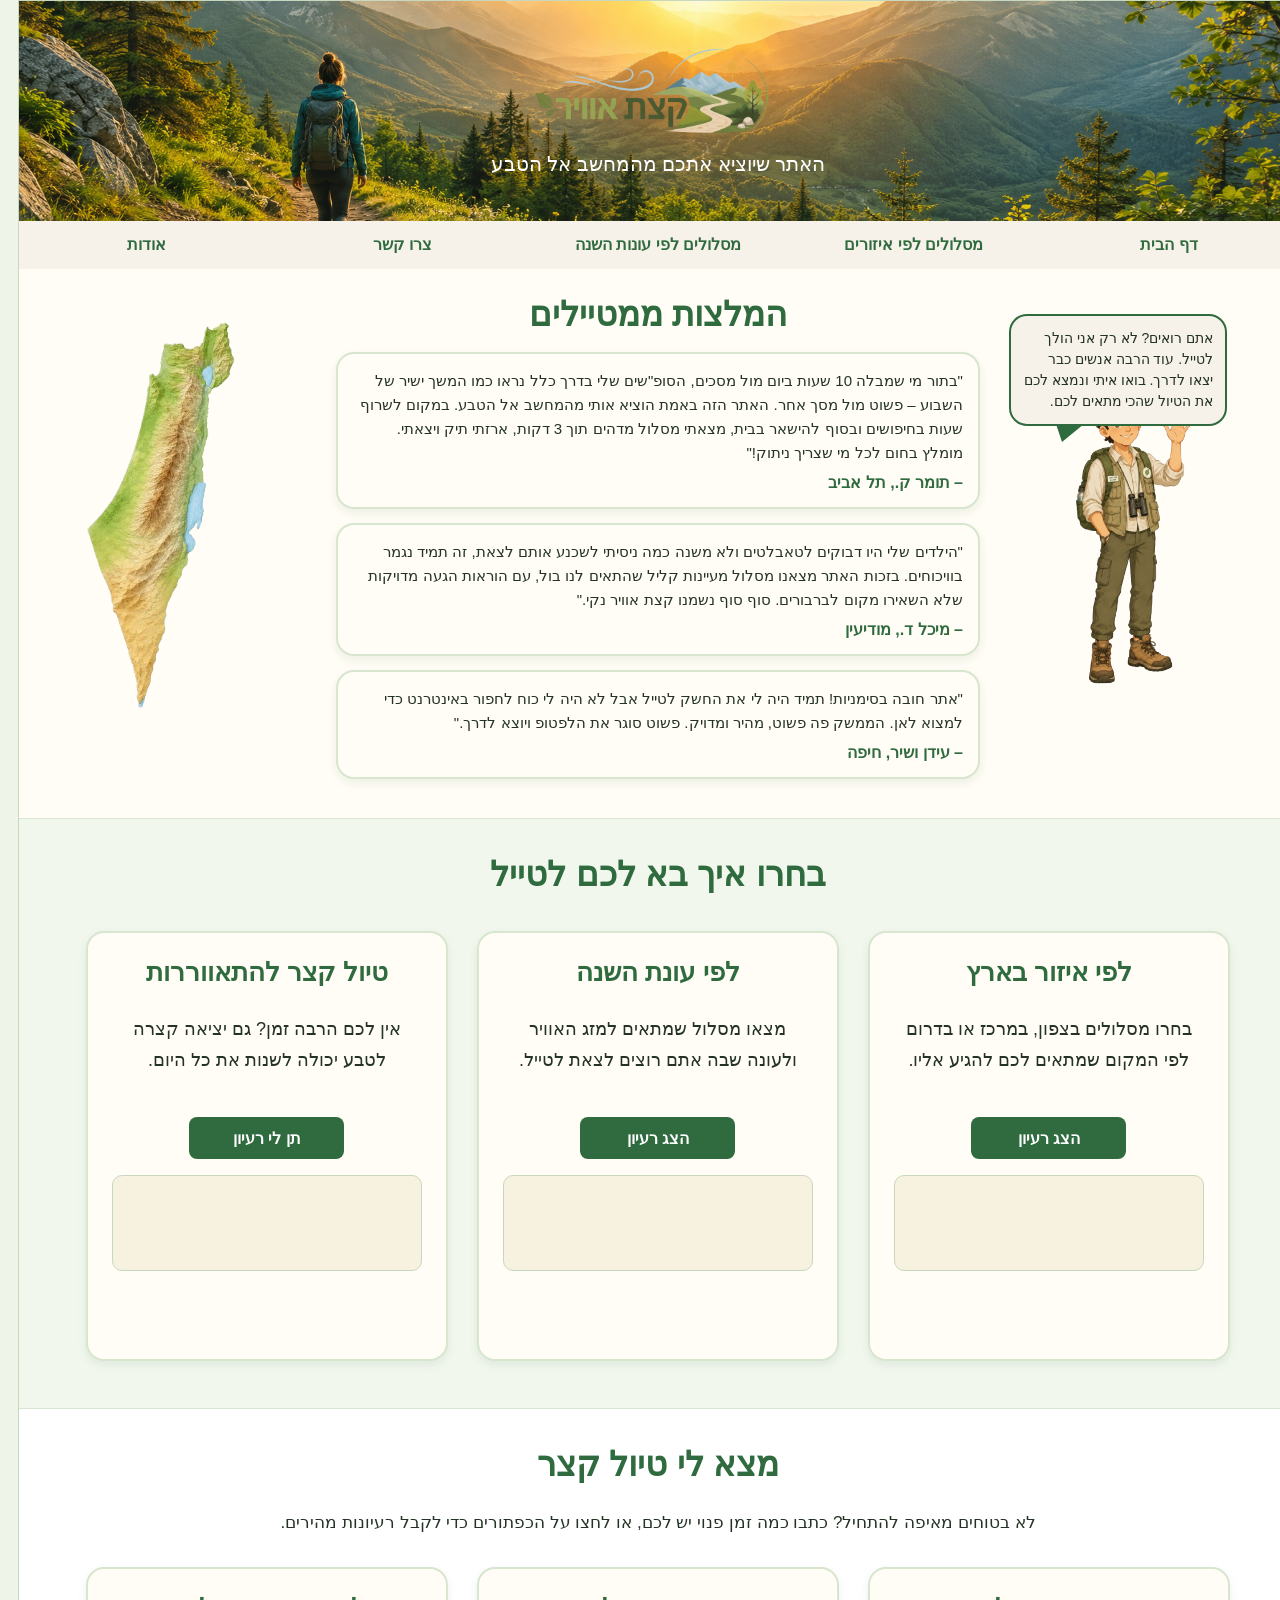
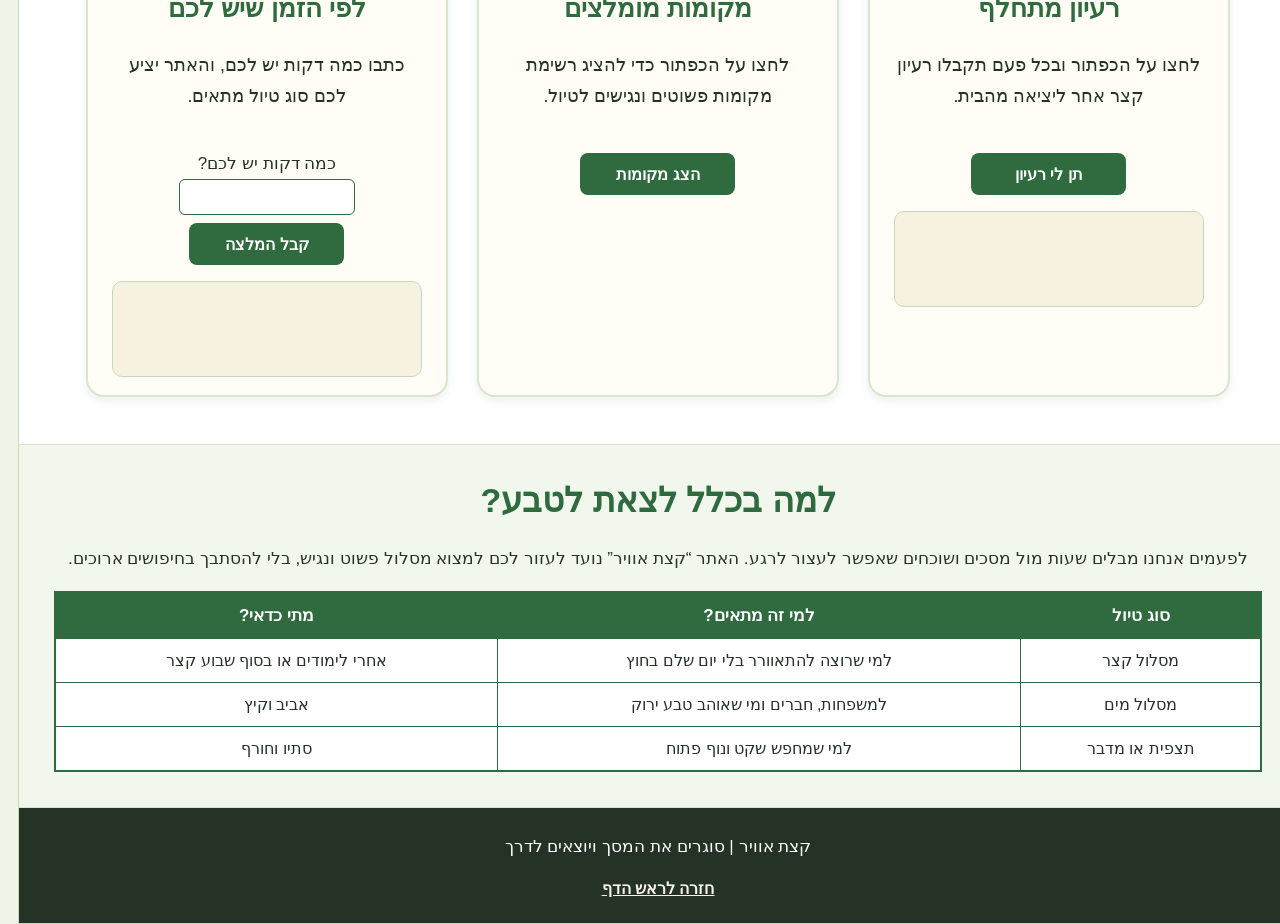
==== index.html @ 610c624f "Add shortcut icon link to index.html" ====
<!doctype html>
<html lang="he">
<head>
    <meta charset="utf-8" />
    <title>קצת אוויר</title>
    <meta name="description" content="אתר המלצות למסלולי טיול בטבע לפי אזורים ועונות השנה" />
    <meta name="keywords" content="טיולים, טבע, מסלולים, צפון, מרכז, דרום, קיץ, חורף, אביב, סתיו" />
    <meta name="author" content="אריאל פריידלין" />
    <meta name="viewport" content="width=device-width, initial-scale=1.0, user-scalable=yes">

    
    <link rel="icon" type="image/png" href="images/nature-icon.png">
    <link rel="shortcut icon" type="image/png" href="images/nature-icon.png">

    <!-- CSS -->
    <!--<link href="styles/reset.css" rel="stylesheet" />-->
    <link href="styles/myStyle.css" rel="stylesheet" />

    <!-- Scripts -->
    <script src="jScripts/JavaScript.js" type="text/javascript"></script>
</head>

<body>

<div id="container">

    <header id="top">

        <div id="homeBanner">
            <div id="bannerText">
                <img id="siteLogo" src="images/site-logo-removebg-preview.png" alt="קצת אוויר" />
                <p>האתר שיוציא אתכם מהמחשב אל הטבע</p>
            </div>
        </div>

        <nav>
            <ul>
                <li><a href="index.html">דף הבית</a></li>

                <li>
                    <a href="#">מסלולים לפי איזורים</a>
                    <ul class="dropDown">
                        <li><a href="north.html">מסלולים בצפון</a></li>
                        <li><a href="center.html">מסלולים במרכז</a></li>
                        <li><a href="south.html">מסלולים בדרום</a></li>
                    </ul>
                </li>

                <li>
                    <a href="#">מסלולים לפי עונות השנה</a>
                    <ul class="dropDown">
                        <li><a href="summer.html">מסלולים לקיץ</a></li>
                        <li><a href="winter.html">מסלולים לחורף</a></li>
                        <li><a href="spring.html">מסלולים לאביב</a></li>
                        <li><a href="autumn.html">מסלולים לסתיו</a></li>
                    </ul>
                </li>

                <li><a href="contact.html">צרו קשר</a></li>
                <li><a href="about.html">אודות</a></li>
            </ul>
        </nav>

    </header>

    <main>

        <section id="homeIntro">

            <div id="mapSide">
                <img id="israelMap" src="images/israel-map.png" alt="מפת ישראל" />
            </div>

            <div id="travelersRecommendations">

                <h2>המלצות ממטיילים</h2>

                <div class="recommendation">
                    <p>
                        "בתור מי שמבלה 10 שעות ביום מול מסכים, הסופ"שים שלי בדרך כלל נראו כמו המשך ישיר של השבוע –
                        פשוט מול מסך אחר. האתר הזה באמת הוציא אותי מהמחשב אל הטבע. במקום לשרוף שעות בחיפושים
                        ובסוף להישאר בבית, מצאתי מסלול מדהים תוך 3 דקות, ארזתי תיק ויצאתי.
                        מומלץ בחום לכל מי שצריך ניתוק!"
                    </p>
                    <h3>– תומר ק., תל אביב</h3>
                </div>

                <div class="recommendation">
                    <p>
                        "הילדים שלי היו דבוקים לטאבלטים ולא משנה כמה ניסיתי לשכנע אותם לצאת,
                        זה תמיד נגמר בוויכוחים. בזכות האתר מצאנו מסלול מעיינות קליל שהתאים לנו בול,
                        עם הוראות הגעה מדויקות שלא השאירו מקום לברבורים. סוף סוף נשמנו קצת אוויר נקי."
                    </p>
                    <h3>– מיכל ד., מודיעין</h3>
                </div>

                <div class="recommendation">
                    <p>
                        "אתר חובה בסימניות! תמיד היה לי את החשק לטייל אבל לא היה לי כוח לחפור
                        באינטרנט כדי למצוא לאן. הממשק פה פשוט, מהיר ומדויק.
                        פשוט סוגר את הלפטופ ויוצא לדרך."
                    </p>
                    <h3>– עידן ושיר, חיפה</h3>
                </div>

            </div>

            <div id="guideSide">

                <div id="speechBubble">
                    <p>
                        אתם רואים? לא רק אני הולך לטייל. עוד הרבה אנשים כבר יצאו לדרך.
                        בואו איתי ונמצא לכם את הטיול שהכי מתאים לכם.
                    </p>
                </div>

                <img id="guideCharacter" src="images/madrich.png" alt="מדריך טיולים מצויר" />

            </div>

        </section>

        <section class="contentSection greenSection">

            <h2>בחרו איך בא לכם לטייל</h2>

            <div class="tripBox">
                <h3>לפי איזור בארץ</h3>
                <p>
                    בחרו מסלולים בצפון, במרכז או בדרום לפי המקום שמתאים לכם להגיע אליו.
                </p>
                <input type="button" value="הצג רעיון" onclick="showAreaTip()" />
                <p id="areaResult" class="resultBox"></p>
            </div>

            <div class="tripBox">
                <h3>לפי עונת השנה</h3>
                <p>
                    מצאו מסלול שמתאים למזג האוויר ולעונה שבה אתם רוצים לצאת לטייל.
                </p>
                <input type="button" value="הצג רעיון" onclick="showSeasonTip()" />
                <p id="seasonResult" class="resultBox"></p>
            </div>

            <div class="tripBox">
                <h3>טיול קצר להתאווררות</h3>
                <p>
                    אין לכם הרבה זמן? גם יציאה קצרה לטבע יכולה לשנות את כל היום.
                </p>
                <input type="button" value="תן לי רעיון" onclick="showShortTip()" />
                <p id="shortResult" class="resultBox"></p>
            </div>

        </section>

        <section class="contentSection">

            <h2>מצא לי טיול קצר</h2>

            <p>
                לא בטוחים מאיפה להתחיל? כתבו כמה זמן פנוי יש לכם,
                או לחצו על הכפתורים כדי לקבל רעיונות מהירים.
            </p>

            <div class="tripBox">
                <h3>רעיון מתחלף</h3>
                <p>
                    לחצו על הכפתור ובכל פעם תקבלו רעיון קצר אחר ליציאה מהבית.
                </p>

                <input type="button" value="תן לי רעיון" onclick="showTip()" />

                <p id="tipResult" class="resultBox"></p>
            </div>

            <div class="tripBox">
                <h3>מקומות מומלצים</h3>
                <p>
                    לחצו על הכפתור כדי להציג רשימת מקומות פשוטים ונגישים לטיול.
                </p>

                <input type="button" value="הצג מקומות" onclick="showPlaces()" />

                <ul id="placesList"></ul>
            </div>

            <div class="tripBox">
                <h3>לפי הזמן שיש לכם</h3>
                <p>
                    כתבו כמה דקות יש לכם, והאתר יציע לכם סוג טיול מתאים.
                </p>

                <label for="timeText">כמה דקות יש לכם?</label>
                <br />
                <input id="timeText" type="text" />

                <br />
                <input type="button" value="קבל המלצה" onclick="checkTime()" />

                <p id="recommendationResult" class="resultBox"></p>
            </div>

        </section>

        <section class="contentSection greenSection">

            <h2>למה בכלל לצאת לטבע?</h2>

            <p>
                לפעמים אנחנו מבלים שעות מול מסכים ושוכחים שאפשר לעצור לרגע.
                האתר “קצת אוויר” נועד לעזור לכם למצוא מסלול פשוט ונגיש,
                בלי להסתבך בחיפושים ארוכים.
            </p>

            <table>
                <tr>
                    <th>סוג טיול</th>
                    <th>למי זה מתאים?</th>
                    <th>מתי כדאי?</th>
                </tr>

                <tr>
                    <td>מסלול קצר</td>
                    <td>למי שרוצה להתאוורר בלי יום שלם בחוץ</td>
                    <td>אחרי לימודים או בסוף שבוע קצר</td>
                </tr>

                <tr>
                    <td>מסלול מים</td>
                    <td>למשפחות, חברים ומי שאוהב טבע ירוק</td>
                    <td>אביב וקיץ</td>
                </tr>

                <tr>
                    <td>תצפית או מדבר</td>
                    <td>למי שמחפש שקט ונוף פתוח</td>
                    <td>סתיו וחורף</td>
                </tr>
            </table>

        </section>

    </main>

    <footer>
        <p>קצת אוויר | סוגרים את המסך ויוצאים לדרך</p>
        <a href="#top">חזרה לראש הדף</a>
    </footer>

</div>

</body>
</html>
---- styles/myStyle.css ----
body {
    direction: rtl;
    font-family: "Segoe UI", Arial, sans-serif;
    background-color: #eef5e8;
    color: #243326;
    margin: 0;
    padding: 0;
}

#container {
    width: 100%;
    margin: 0 auto;
    background-color: white;
    border: 1px solid #c8d8bf;
    box-sizing: border-box;
}

/* אזור עליון */
header {
    background-color: #2f6b3f;
    color: white;
    text-align: center;
    padding: 0;
    margin: 0;
}

/* באנר עליון */
#homeBanner {
    height: 220px;
    background-image: url("../images/home-banner.png");
    background-repeat: no-repeat;
    background-size: cover;
    background-position: center 45%;
    color: white;
    padding-top: 30px;
    box-sizing: border-box;
}

#bannerText {
    width: 430px;
    margin: 0 auto;
    padding: 10px 14px;
}

#siteLogo {
    width: 300px;
    height: auto;
    display: block;
    margin: 0 auto;
}

#homeBanner p {
    font-size: 20px;
    margin-top: 6px;
    margin-bottom: 0;
    color: white;
}

/* תפריט ניווט */
nav {
    background-color: #2f6b3f;
    margin: 0;
    padding: 0;
    text-align: center;
}

nav ul {
    list-style-type: none;
    padding: 0;
    margin: 0;
    font-size: 0;
}

nav li {
    display: inline-block;
    width: 20%;
    margin: 0;
    padding: 0;
    position: relative;
    vertical-align: top;
}

nav a {
    display: block;
    width: 100%;
    height: 48px;
    line-height: 48px;
    padding: 0;
    background-color: #f6f2e9;
    color: #2f6b3f;
    text-decoration: none;
    font-weight: bold;
    font-size: 16px;
    text-align: center;
    box-sizing: border-box;
}

nav a:hover {
    background-color: #dfe8cf;
    color: #1f4f2e;
}

/* תפריט נפתח */
.dropDown {
    display: none;
    position: absolute;
    top: 48px;
    right: 0;
    width: 100%;
    z-index: 10;
}

.dropDown li {
    display: block;
    width: 100%;
}

.dropDown a {
    width: 100%;
    background-color: #fffdf5;
    color: #2f6b3f;
    border-top: 1px solid #d8e6d0;
}

nav li:hover .dropDown {
    display: block;
}

.dropDown a:hover {
    background-color: #2f6b3f;
    color: white;
}

/* אזור ההמלצות בדף הבית */
#homeIntro {
    padding: 25px 20px;
    border-bottom: 1px solid #d8e6d0;
    background-color: #fffdf5;
    text-align: center;
    font-size: 0;
    direction: ltr;
}

/* צד שמאל - מפת ישראל */
#mapSide {
    display: inline-block;
    width: 20%;
    height: 430px;
    vertical-align: top;
    text-align: center;
    font-size: 16px;
    padding-right: 0;
    box-sizing: border-box;
    direction: rtl;
}

#israelMap {
    height: 415px;
    width: auto;
    margin-top: 20px;
    margin-right: 0;
}

/* מרכז - המלצות מטיילים */
#travelersRecommendations {
    display: inline-block;
    width: 52%;
    vertical-align: top;
    margin-right: 2%;
    margin-left: 2%;
    text-align: right;
    font-size: 16px;
    direction: rtl;
}

#travelersRecommendations h2 {
    color: #2f6b3f;
    font-size: 34px;
    margin-top: 0;
    margin-bottom: 18px;
    text-align: center;
}

/* כרטיסי המלצות */
.recommendation {
    background-color: #fffdf5;
    border: 2px solid #d8e6d0;
    border-radius: 18px;
    padding: 15px;
    margin-bottom: 14px;
    box-shadow: 0 4px 10px rgba(31, 77, 54, 0.08);
}

.recommendation p {
    font-size: 15px;
    line-height: 160%;
    margin-top: 0;
    margin-bottom: 8px;
}

.recommendation h3 {
    font-size: 16px;
    margin: 0;
    color: #2f6b3f;
}

/* צד ימין - מדריך */
#guideSide {
    display: inline-block;
    width: 20%;
    height: 430px;
    vertical-align: top;
    text-align: left;
    position: relative;
    font-size: 16px;
    padding-left: 10px;
    box-sizing: border-box;
    direction: rtl;
}

#guideCharacter {
    height: 330px;
    width: auto;
    margin-top: 85px;
    margin-left: 10px;
}

/* בועת דיבור של המדריך */
#speechBubble {
    position: absolute;
    top: 20px;
    right: 25px;
    width: 190px;
    background-color: #f6f2e9;
    color: #243326;
    border: 2px solid #2f6b3f;
    border-radius: 18px;
    padding: 12px;
    text-align: right;
    z-index: 2;
}

#speechBubble p {
    margin: 0;
    font-size: 14px;
    line-height: 150%;
}

/* המשולש של בועת הדיבור */
#speechBubble:after {
    content: "";
    position: absolute;
    bottom: -18px;
    left: 45px;
    width: 0;
    height: 0;
    border-top: 18px solid #2f6b3f;
    border-left: 6px solid transparent;
    border-right: 22px solid transparent;
}

/* אזורי תוכן כלליים */
.contentSection {
    padding: 35px;
    border-bottom: 1px solid #d8e6d0;
    text-align: center;
}

.greenSection {
    background-color: #f1f7ed;
}

.contentSection h2 {
    text-align: center;
    font-size: 34px;
    color: #2f6b3f;
    margin-top: 0;
    margin-bottom: 25px;
}

h2 {
    color: #2f6b3f;
}

h3 {
    color: #2f6b3f;
}

p {
    font-size: 17px;
    line-height: 170%;
}

/* כרטיסיות */
.tripBox {
    display: inline-block;
    width: 30%;
    height: 430px;
    vertical-align: top;
    background-color: #fffdf5;
    border: 2px solid #d8e6d0;
    border-radius: 18px;
    padding: 24px;
    margin: 1%;
    text-align: center;
    box-sizing: border-box;
    box-shadow: 0 4px 10px rgba(31, 77, 54, 0.08);
}

.tripBox h3 {
    margin-top: 0;
    font-size: 26px;
    color: #2f6b3f;
}

.tripBox p {
    font-size: 18px;
    line-height: 170%;
    min-height: 85px;
}

/* כפתורים בתוך הכרטיסים */
.tripBox input[type="button"] {
    background-color: #2f6b3f;
    color: white;
    border: none;
    width: 155px;
    height: 42px;
    font-size: 16px;
    font-weight: bold;
    cursor: pointer;
    border-radius: 8px;
}

.tripBox input[type="button"]:hover {
    background-color: #1f4f2e;
}

/* תוצאות בתוך הכרטיסים */
.tripBox .resultBox {
    background-color: #f7f1df;
    border: 1px solid #c8d8bf;
    border-radius: 10px;
    padding: 12px;
    min-height: 70px;
    margin-top: 16px;
    font-size: 16px;
    line-height: 160%;
}

#placesList {
    font-size: 16px;
    line-height: 170%;
    text-align: right;
    padding-right: 24px;
    margin-top: 16px;
    min-height: 70px;
}

label {
    font-size: 17px;
}

input[type="text"] {
    width: 170px;
    height: 32px;
    font-size: 17px;
    margin-top: 5px;
    margin-bottom: 8px;
    border: 1px solid #2f6b3f;
    border-radius: 6px;
}

/* טבלה */
table {
    width: 100%;
    border: 2px solid #2f6b3f;
    border-collapse: collapse;
    background-color: white;
}

th {
    background-color: #2f6b3f;
    color: white;
    padding: 12px;
    border: 1px solid #2f6b3f;
    font-size: 17px;
}

td {
    padding: 12px;
    border: 1px solid #2f6b3f;
    font-size: 16px;
}

/* פוטר */
footer {
    background-color: #243326;
    color: white;
    text-align: center;
    padding: 25px;
}

footer p {
    margin-top: 0;
}

footer a {
    color: #f6f2e9;
    font-weight: bold;
}
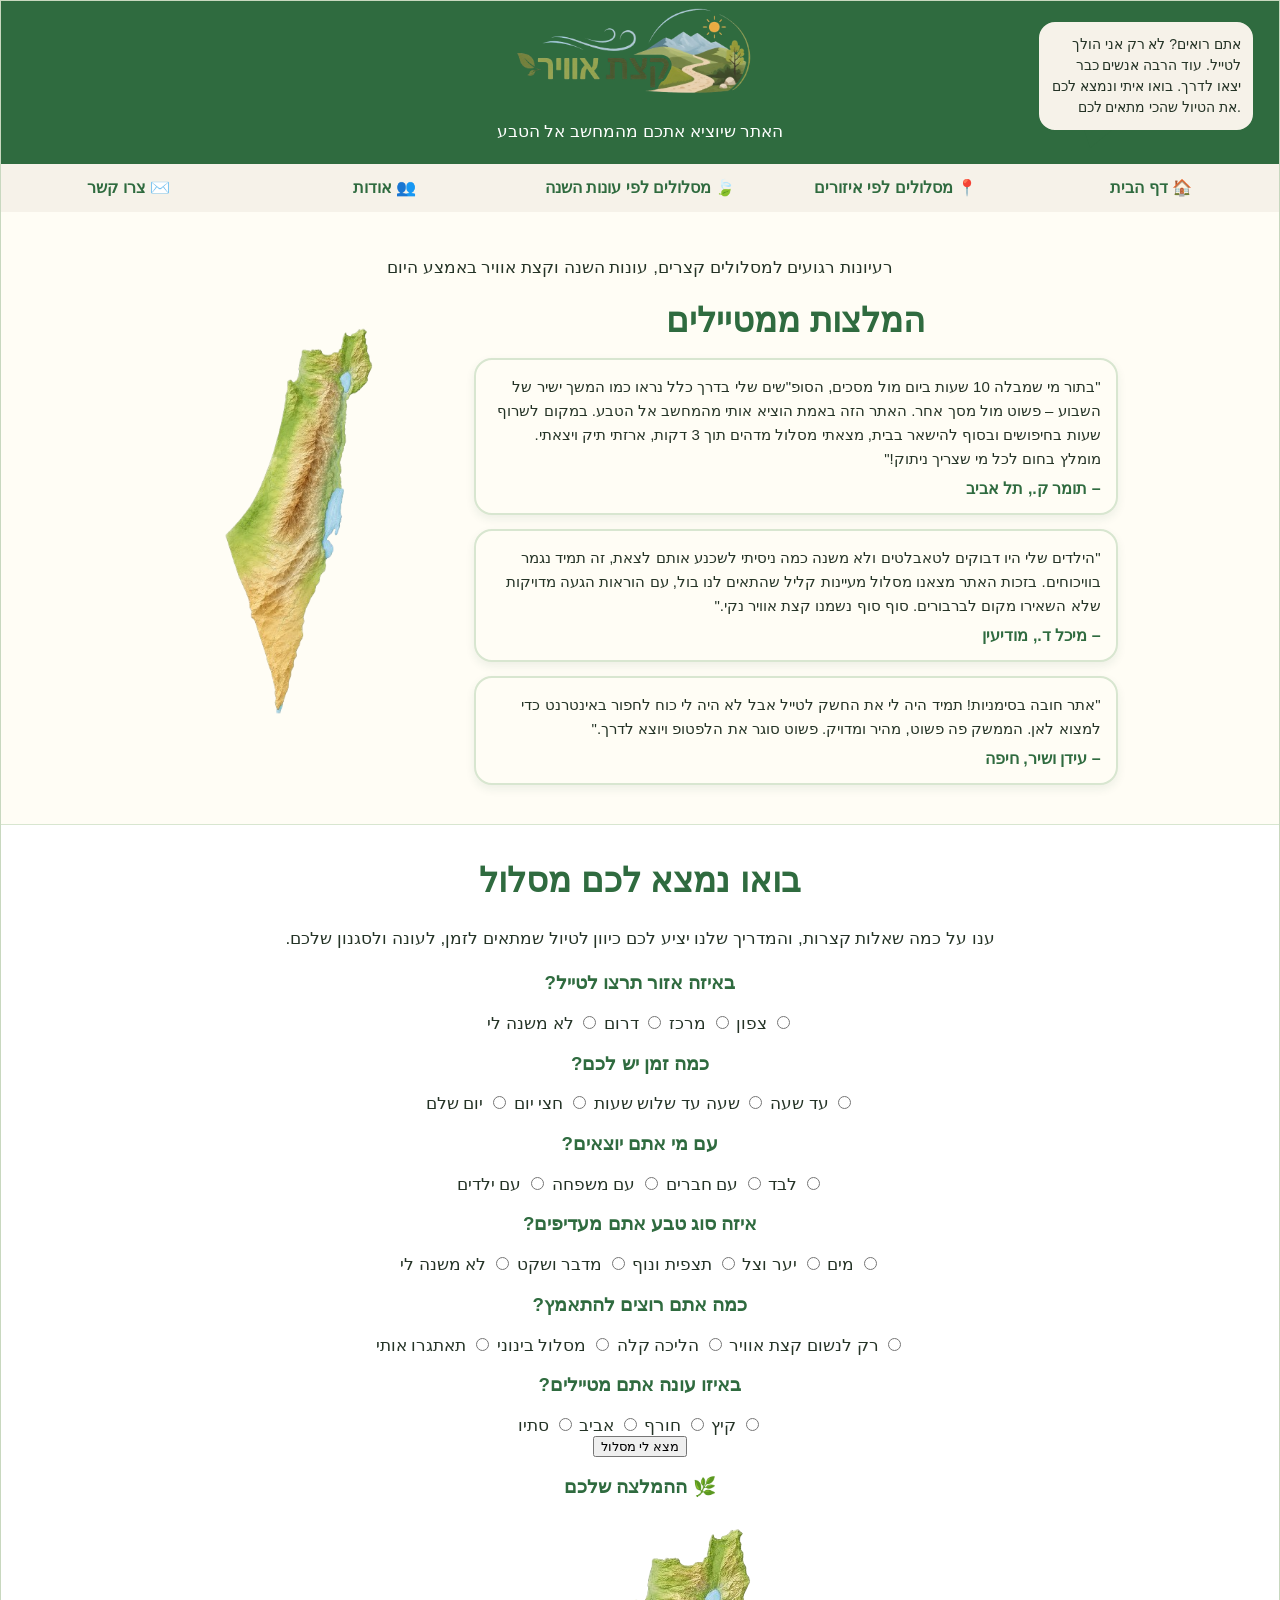
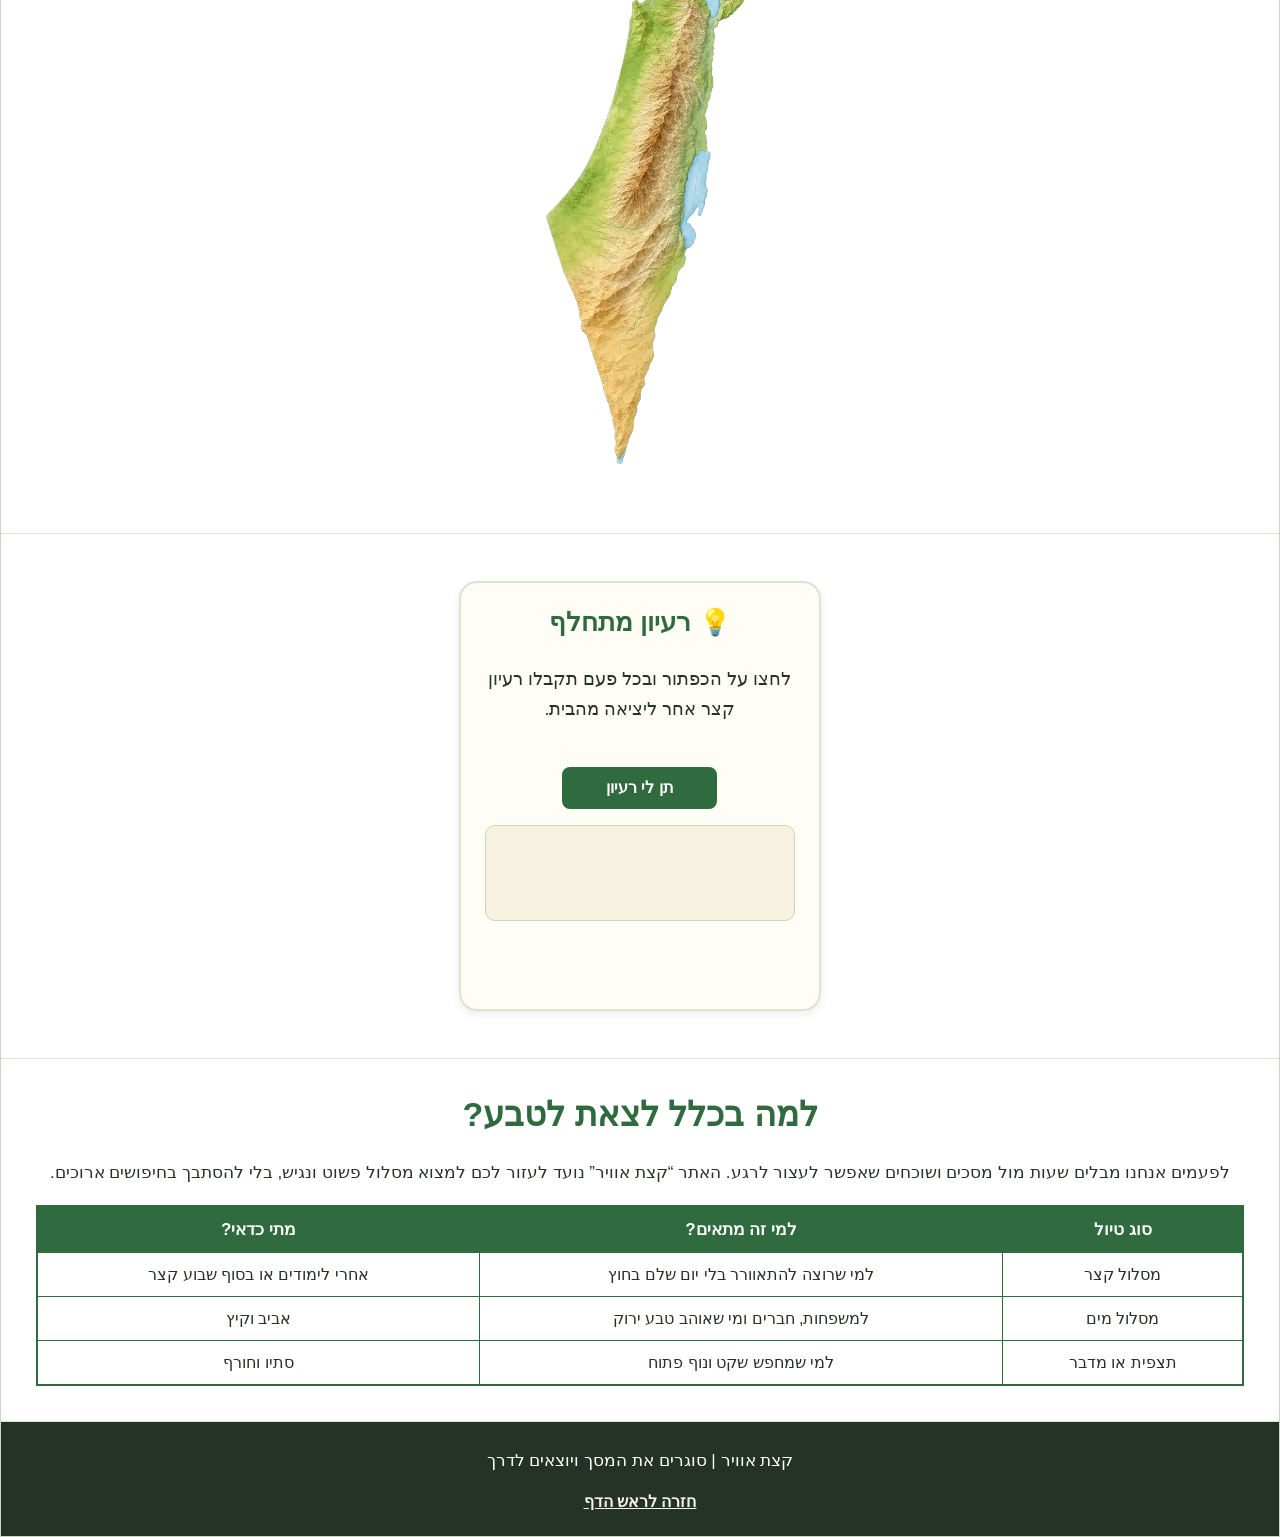
==== commit 7702d376: "Refactor HTML structure and update navigation" ====
--- a/index.html
+++ b/index.html
@@ -8,16 +8,10 @@
     <meta name="author" content="אריאל פריידלין" />
     <meta name="viewport" content="width=device-width, initial-scale=1.0, user-scalable=yes">
 
-    
-    <link rel="icon" type="image/png" href="images/nature-icon.png">
-    <link rel="shortcut icon" type="image/png" href="images/nature-icon.png">
-
-    <!-- CSS -->
-    <!--<link href="styles/reset.css" rel="stylesheet" />-->
+    <link rel="icon" type="image/png" href="images/nature-icon.png" />
+
     <link href="styles/myStyle.css" rel="stylesheet" />
-
-    <!-- Scripts -->
-    <script src="jScripts/JavaScript.js" type="text/javascript"></script>
+    <script src="jScripts/JavaScript.js"></script>
 </head>
 
 <body>
@@ -26,52 +20,70 @@
 
     <header id="top">
 
-        <div id="homeBanner">
-            <div id="bannerText">
+        <div id="topBar">
+            <div id="brandArea">
                 <img id="siteLogo" src="images/site-logo-removebg-preview.png" alt="קצת אוויר" />
                 <p>האתר שיוציא אתכם מהמחשב אל הטבע</p>
             </div>
+
+            <nav>
+                <ul>
+                    <li><a href="main.html">🏠 דף הבית</a></li>
+
+                    <li>
+                        <a href="#">📍 מסלולים לפי איזורים</a>
+                        <ul class="dropDown">
+                            <li><a href="North.html">⛰️ מסלולים בצפון</a></li>
+                            <li><a href="Center.html">🌳 מסלולים במרכז</a></li>
+                            <li><a href="South.html">🌵 מסלולים בדרום</a></li>
+                        </ul>
+                    </li>
+
+                    <li>
+                        <a href="#">🍃 מסלולים לפי עונות השנה</a>
+                        <ul class="dropDown">
+                            <li><a href="#" onclick="return false">☀️ מסלולים לקיץ</a></li>
+                            <li><a href="#" onclick="return false">❄️ מסלולים לחורף</a></li>
+                            <li><a href="#" onclick="return false">🌸 מסלולים לאביב</a></li>
+                            <li><a href="#" onclick="return false">🍂 מסלולים לסתיו</a></li>
+                        </ul>
+                    </li>
+
+                    <li>
+                        <a href="#">👥 אודות</a>
+                        <ul class="dropDown">
+                            <li><a href="siteMap.html">🗺️ מפת האתר</a></li>
+                            <li><a href="aboutUs.html">🌿 קצת אלינו</a></li>
+                        </ul>
+                    </li>
+
+                    <li><a href="#" onclick="return false">✉️ צרו קשר</a></li>
+                </ul>
+            </nav>
         </div>
 
-        <nav>
-            <ul>
-                <li><a href="index.html">דף הבית</a></li>
-
-                <li>
-                    <a href="#">מסלולים לפי איזורים</a>
-                    <ul class="dropDown">
-                        <li><a href="north.html">מסלולים בצפון</a></li>
-                        <li><a href="center.html">מסלולים במרכז</a></li>
-                        <li><a href="south.html">מסלולים בדרום</a></li>
-                    </ul>
-                </li>
-
-                <li>
-                    <a href="#">מסלולים לפי עונות השנה</a>
-                    <ul class="dropDown">
-                        <li><a href="summer.html">מסלולים לקיץ</a></li>
-                        <li><a href="winter.html">מסלולים לחורף</a></li>
-                        <li><a href="spring.html">מסלולים לאביב</a></li>
-                        <li><a href="autumn.html">מסלולים לסתיו</a></li>
-                    </ul>
-                </li>
-
-                <li><a href="contact.html">צרו קשר</a></li>
-                <li><a href="about.html">אודות</a></li>
-            </ul>
-        </nav>
-
     </header>
 
     <main>
 
         <section id="homeIntro">
 
-            <div id="mapSide">
+            <div id="natureImageSide">
+                <div id="introText">
+                    <h1>יוצאים מהמסך אל הטבע</h1>
+                    <p>רעיונות רגועים למסלולים קצרים, עונות השנה וקצת אוויר באמצע היום</p>
+                </div>
+
+                <div id="speechBubble">
+                    <p>
+                        אתם רואים? לא רק אני הולך לטייל. עוד הרבה אנשים כבר יצאו לדרך.
+                        בואו איתי ונמצא לכם את הטיול שהכי מתאים לכם.
+                    </p>
+                </div>
+
                 <img id="israelMap" src="images/israel-map.png" alt="מפת ישראל" />
-            </div>
-
-            <div id="travelersRecommendations">
+
+                <div id="travelersRecommendations">
 
                 <h2>המלצות ממטיילים</h2>
 
@@ -103,67 +115,95 @@
                     <h3>– עידן ושיר, חיפה</h3>
                 </div>
 
-            </div>
-
-            <div id="guideSide">
-
-                <div id="speechBubble">
-                    <p>
-                        אתם רואים? לא רק אני הולך לטייל. עוד הרבה אנשים כבר יצאו לדרך.
-                        בואו איתי ונמצא לכם את הטיול שהכי מתאים לכם.
-                    </p>
-                </div>
-
-                <img id="guideCharacter" src="images/madrich.png" alt="מדריך טיולים מצויר" />
-
-            </div>
-
-        </section>
-
-        <section class="contentSection greenSection">
-
-            <h2>בחרו איך בא לכם לטייל</h2>
-
-            <div class="tripBox">
-                <h3>לפי איזור בארץ</h3>
-                <p>
-                    בחרו מסלולים בצפון, במרכז או בדרום לפי המקום שמתאים לכם להגיע אליו.
-                </p>
-                <input type="button" value="הצג רעיון" onclick="showAreaTip()" />
-                <p id="areaResult" class="resultBox"></p>
-            </div>
-
-            <div class="tripBox">
-                <h3>לפי עונת השנה</h3>
-                <p>
-                    מצאו מסלול שמתאים למזג האוויר ולעונה שבה אתם רוצים לצאת לטייל.
-                </p>
-                <input type="button" value="הצג רעיון" onclick="showSeasonTip()" />
-                <p id="seasonResult" class="resultBox"></p>
-            </div>
-
-            <div class="tripBox">
-                <h3>טיול קצר להתאווררות</h3>
-                <p>
-                    אין לכם הרבה זמן? גם יציאה קצרה לטבע יכולה לשנות את כל היום.
-                </p>
-                <input type="button" value="תן לי רעיון" onclick="showShortTip()" />
-                <p id="shortResult" class="resultBox"></p>
-            </div>
-
-        </section>
-
-        <section class="contentSection">
-
-            <h2>מצא לי טיול קצר</h2>
-
-            <p>
-                לא בטוחים מאיפה להתחיל? כתבו כמה זמן פנוי יש לכם,
-                או לחצו על הכפתורים כדי לקבל רעיונות מהירים.
+                </div>
+            </div>
+
+        </section>
+
+        <section id="trailFinderSection" class="contentSection">
+
+            <h2>בואו נמצא לכם מסלול</h2>
+
+            <p class="trailIntro">
+                ענו על כמה שאלות קצרות, והמדריך שלנו יציע לכם כיוון לטיול שמתאים לזמן, לעונה ולסגנון שלכם.
             </p>
 
-            <div class="tripBox">
-                <h3>רעיון מתחלף</h3>
+            <div id="trailFinderBox">
+                <div id="trailChoiceArea">
+                    <div class="trailQuestionBox">
+                        <h3>באיזה אזור תרצו לטייל?</h3>
+                        <label><input type="radio" id="areaNorth" name="trailArea" onclick="chooseArea('בצפון', 'mapNorth')" /> צפון</label>
+                        <label><input type="radio" id="areaCenter" name="trailArea" onclick="chooseArea('במרכז', 'mapCenter')" /> מרכז</label>
+                        <label><input type="radio" id="areaSouth" name="trailArea" onclick="chooseArea('בדרום', 'mapSouth')" /> דרום</label>
+                        <label><input type="radio" id="areaAny" name="trailArea" onclick="chooseArea('באזור שמתאים לכם', 'mapGeneral')" /> לא משנה לי</label>
+                    </div>
+
+                    <div class="trailQuestionBox">
+                        <h3>כמה זמן יש לכם?</h3>
+                        <label><input type="radio" id="timeShort" name="trailTime" onclick="chooseTime('לזמן קצר', '⏱️ עד שעה')" /> עד שעה</label>
+                        <label><input type="radio" id="timeMedium" name="trailTime" onclick="chooseTime('לשעה עד שלוש שעות', '⏱️ 1-3 שעות')" /> שעה עד שלוש שעות</label>
+                        <label><input type="radio" id="timeHalf" name="trailTime" onclick="chooseTime('לחצי יום', '⏱️ חצי יום')" /> חצי יום</label>
+                        <label><input type="radio" id="timeFull" name="trailTime" onclick="chooseTime('ליום שלם', '⏱️ יום שלם')" /> יום שלם</label>
+                    </div>
+
+                    <div class="trailQuestionBox">
+                        <h3>עם מי אתם יוצאים?</h3>
+                        <label><input type="radio" id="whoAlone" name="trailWith" onclick="chooseWith('לטיול לבד', '🚶 לבד')" /> לבד</label>
+                        <label><input type="radio" id="whoFriends" name="trailWith" onclick="chooseWith('לטיול עם חברים', '👥 חברים')" /> עם חברים</label>
+                        <label><input type="radio" id="whoFamily" name="trailWith" onclick="chooseWith('לטיול משפחתי', '👨‍👩‍👧 משפחה')" /> עם משפחה</label>
+                        <label><input type="radio" id="whoKids" name="trailWith" onclick="chooseWith('לטיול עם ילדים', '🧒 ילדים')" /> עם ילדים</label>
+                    </div>
+
+                    <div class="trailQuestionBox">
+                        <h3>איזה סוג טבע אתם מעדיפים?</h3>
+                        <label><input type="radio" id="natureWater" name="trailNature" onclick="chooseNature('עם מים', 'water', '💧 מים')" /> מים</label>
+                        <label><input type="radio" id="natureForest" name="trailNature" onclick="chooseNature('עם יער וצל', 'forest', '🌳 יער וצל')" /> יער וצל</label>
+                        <label><input type="radio" id="natureView" name="trailNature" onclick="chooseNature('עם תצפית ונוף', 'view', '🏞️ נוף')" /> תצפית ונוף</label>
+                        <label><input type="radio" id="natureDesert" name="trailNature" onclick="chooseNature('עם מדבר ושקט', 'desert', '🌵 מדבר')" /> מדבר ושקט</label>
+                        <label><input type="radio" id="natureAny" name="trailNature" onclick="chooseNature('עם טבע נעים ומרגיע', 'any', '🌿 טבע')" /> לא משנה לי</label>
+                    </div>
+
+                    <div class="trailQuestionBox">
+                        <h3>כמה אתם רוצים להתאמץ?</h3>
+                        <label><input type="radio" id="effortAir" name="trailEffort" onclick="chooseEffort('קליל מאוד')" /> רק לנשום קצת אוויר</label>
+                        <label><input type="radio" id="effortEasy" name="trailEffort" onclick="chooseEffort('בהליכה קלה')" /> הליכה קלה</label>
+                        <label><input type="radio" id="effortMedium" name="trailEffort" onclick="chooseEffort('ברמת קושי בינונית')" /> מסלול בינוני</label>
+                        <label><input type="radio" id="effortHard" name="trailEffort" onclick="chooseEffort('מאתגר יותר')" /> תאתגרו אותי</label>
+                    </div>
+
+                    <div class="trailQuestionBox">
+                        <h3>באיזו עונה אתם מטיילים?</h3>
+                        <label><input type="radio" id="seasonSummer" name="trailSeason" onclick="chooseSeason('בקיץ', 'summer', '☀️ קיץ')" /> קיץ</label>
+                        <label><input type="radio" id="seasonWinter" name="trailSeason" onclick="chooseSeason('בחורף', 'winter', '❄️ חורף')" /> חורף</label>
+                        <label><input type="radio" id="seasonSpring" name="trailSeason" onclick="chooseSeason('באביב', 'spring', '🌸 אביב')" /> אביב</label>
+                        <label><input type="radio" id="seasonAutumn" name="trailSeason" onclick="chooseSeason('בסתיו', 'autumn', '🍂 סתיו')" /> סתיו</label>
+                    </div>
+
+                    <input id="findTrailButton" type="button" value="מצא לי מסלול" onclick="findTrail()" />
+                </div>
+
+                <div id="trailResultArea">
+                    <h3>🌿 ההמלצה שלכם</h3>
+                    <div id="trailMapBox">
+                        <div id="seasonInfo" class="trailInfoBox topLeftInfo" hidden></div>
+                        <div id="timeInfo" class="trailInfoBox topRightInfo" hidden></div>
+                        <img id="mapGeneral" src="images/israel-map.png" alt="מפת ישראל" />
+                        <img id="mapNorth" src="images/NorthMapFixed.png" alt="מפת צפון" hidden />
+                        <img id="mapCenter" src="images/CenterMapFixed.png" alt="מפת מרכז" hidden />
+                        <img id="mapSouth" src="images/SouthMapFixed.png" alt="מפת דרום" hidden />
+                        <div id="natureInfo" class="trailInfoBox bottomLeftInfo" hidden></div>
+                        <div id="withInfo" class="trailInfoBox bottomRightInfo" hidden></div>
+                        <p id="trailResult" hidden></p>
+                    </div>
+                </div>
+            </div>
+
+        </section>
+
+        <section id="quickIdeaSection" class="contentSection">
+
+            <div id="wideTipBox" class="tripBox">
+                <h3>💡 רעיון מתחלף</h3>
                 <p>
                     לחצו על הכפתור ובכל פעם תקבלו רעיון קצר אחר ליציאה מהבית.
                 </p>
@@ -173,36 +213,9 @@
                 <p id="tipResult" class="resultBox"></p>
             </div>
 
-            <div class="tripBox">
-                <h3>מקומות מומלצים</h3>
-                <p>
-                    לחצו על הכפתור כדי להציג רשימת מקומות פשוטים ונגישים לטיול.
-                </p>
-
-                <input type="button" value="הצג מקומות" onclick="showPlaces()" />
-
-                <ul id="placesList"></ul>
-            </div>
-
-            <div class="tripBox">
-                <h3>לפי הזמן שיש לכם</h3>
-                <p>
-                    כתבו כמה דקות יש לכם, והאתר יציע לכם סוג טיול מתאים.
-                </p>
-
-                <label for="timeText">כמה דקות יש לכם?</label>
-                <br />
-                <input id="timeText" type="text" />
-
-                <br />
-                <input type="button" value="קבל המלצה" onclick="checkTime()" />
-
-                <p id="recommendationResult" class="resultBox"></p>
-            </div>
-
-        </section>
-
-        <section class="contentSection greenSection">
+        </section>
+
+        <section class="contentSection">
 
             <h2>למה בכלל לצאת לטבע?</h2>
 
@@ -251,3 +264,4 @@
 
 </body>
 </html>
+
--- a/styles/myStyle.css
+++ b/styles/myStyle.css
@@ -409,3 +409,130 @@
     color: #f6f2e9;
     font-weight: bold;
 }
+/*תוכן*/
+.contentHero{
+    background-image: url("../images/north-hero.png");
+    background-size: cover;
+    background-position: center;
+    width: 100%;
+    height: 220px;
+    display: flex;
+    justify-content: center;
+    align-items: center;
+}
+
+.contentHero h1{
+    color: white;
+    font-size: 40px;
+    margin: 0;
+    text-align: center;
+    
+}
+
+.route-content{
+    padding: 35px;
+    background-color: #fffdf5;
+}
+
+.route-header{
+    text-align: right;
+    margin-bottom: 30px;
+}
+
+.route-header h2{
+    display: inline-block;
+    vertical-align: middle;
+    color: #2f6b3f;
+    font-size: 34px;
+    margin: 0 0 0 20px;
+}
+
+.route-summary{
+    display: flex !important;
+    align-items: center;
+    margin: 30px 0;
+    gap: 20px;
+    width: 100%;
+}
+
+.route-summary #guideCharacter{
+    position: static !important;
+    margin: 0;
+    height: 2000px;
+    width: auto;
+    display: block;
+}
+.route-summary #speechBubble{
+    position: relative !important;
+    top:0 !important;
+    right:0 !important;
+    left: auto !important;
+    width: auto;
+    flex-grow: 1;
+}
+
+.route-summary ul {
+    list-style: none;
+    padding: 0;
+    margin: 0;
+}
+.route-summary ul li {
+    font-size: 17px;
+    line-height: 180%;
+    color: black;
+}
+
+.route-content strong {
+    color: #2f6b3f;
+}
+
+.route-summary #speechBubble::after {
+    content: "";
+    position: absolute;
+    bottom:auto;
+    top:35px;
+    left:auto;
+    right: -14px;
+    border-top: 10px solid transparent;
+    border-bottom: 10px solid transparent;
+    border-left: 10px solid #2f6b3f;
+    border-right: none;
+}
+
+.route-text{
+    text-align: right;
+}
+
+.route-text p{
+    margin-bottom: 25px;
+    white-space: pre-line;
+}
+
+.route-text img{
+    display: block;
+    max-width: 50%;
+    width: 80%;
+    height: 200px;
+    margin: 30px auto;
+    border: 2px solid #d8e6d0;
+    border-radius: 10px;
+    object-fit: cover;
+}
+
+.map{
+    display: block;
+    max-width: 50%;
+    height: auto;
+    margin: 35px auto;
+    border: 2px solid #d8e6d0;
+    border-radius: 12px;
+}
+
+.route-text p{
+    background-color: #f1f7ed;
+    border: 2px solid #d8e6d0;
+    border-radius: 12px;
+    padding: 20px;
+    margin-bottom: 20px;
+    box-shadow: 0 2px 8px rgba(31, 77, 54, 0.04);
+}
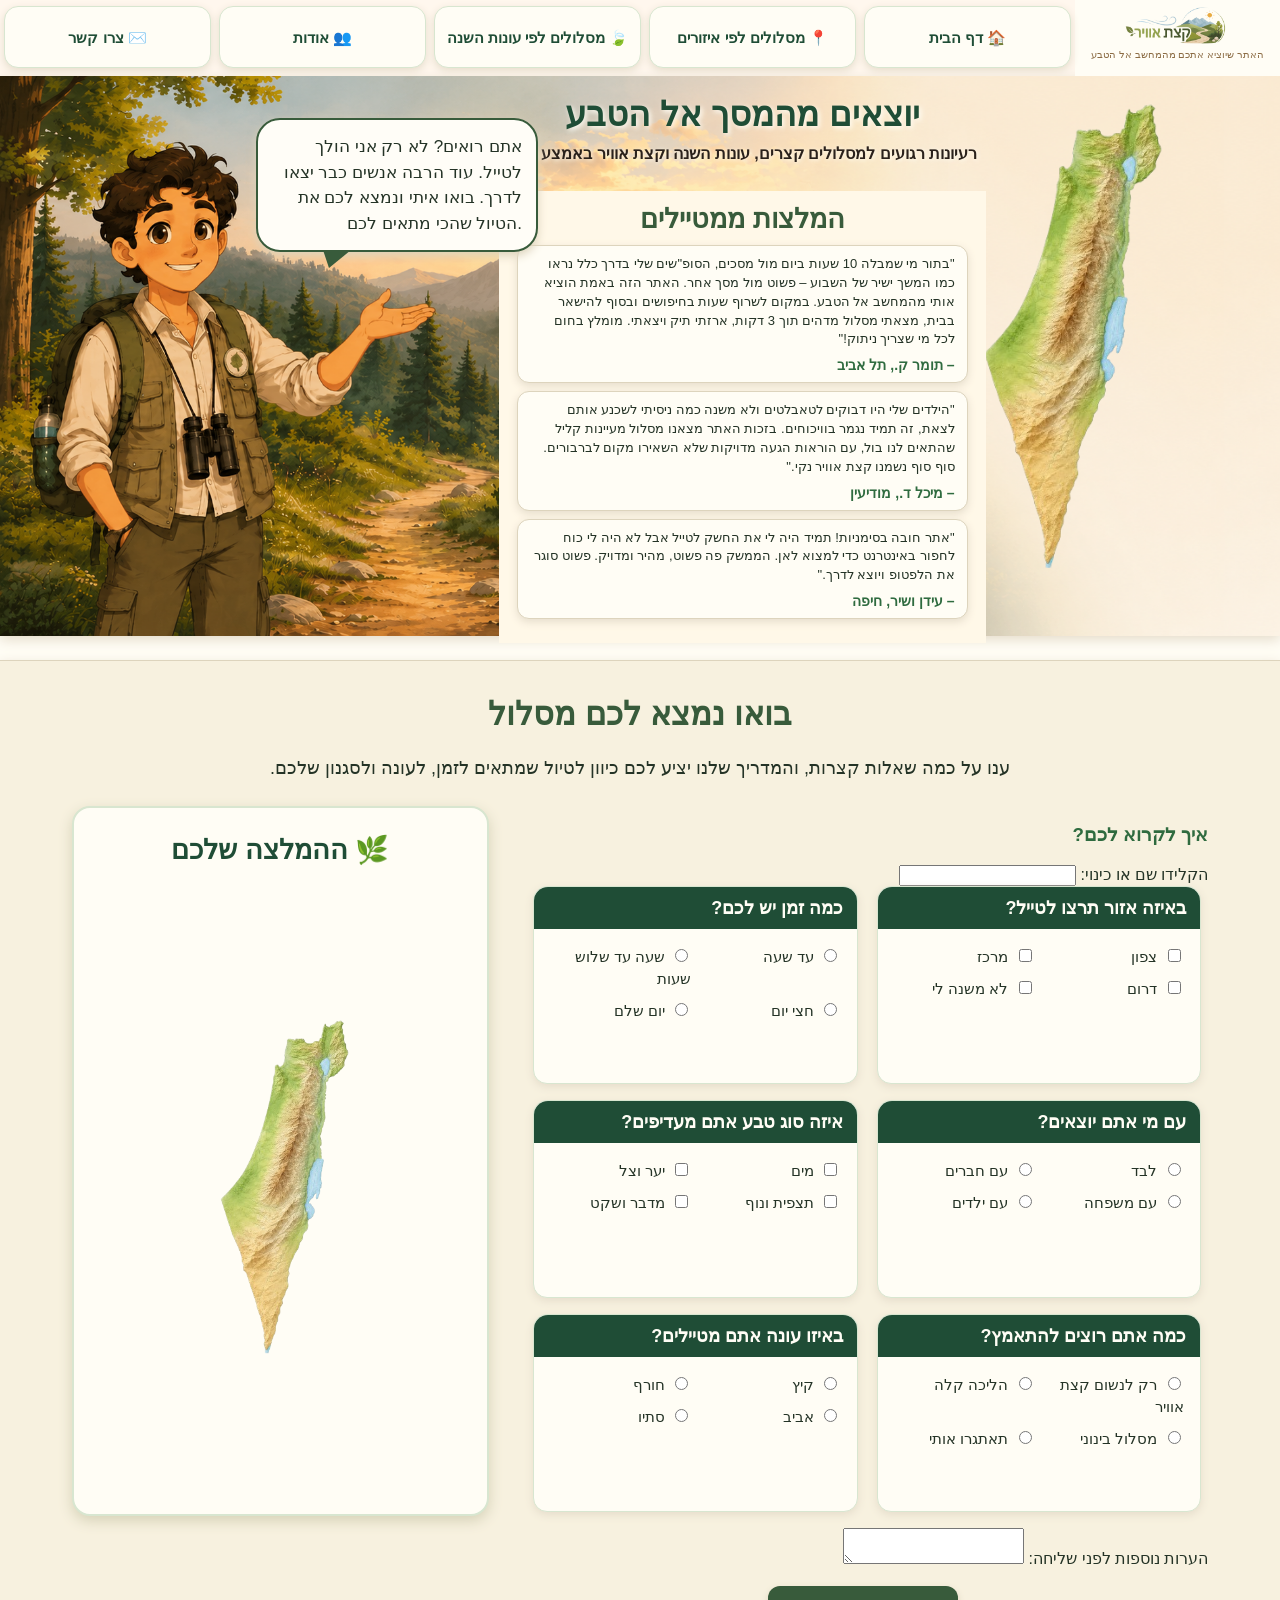
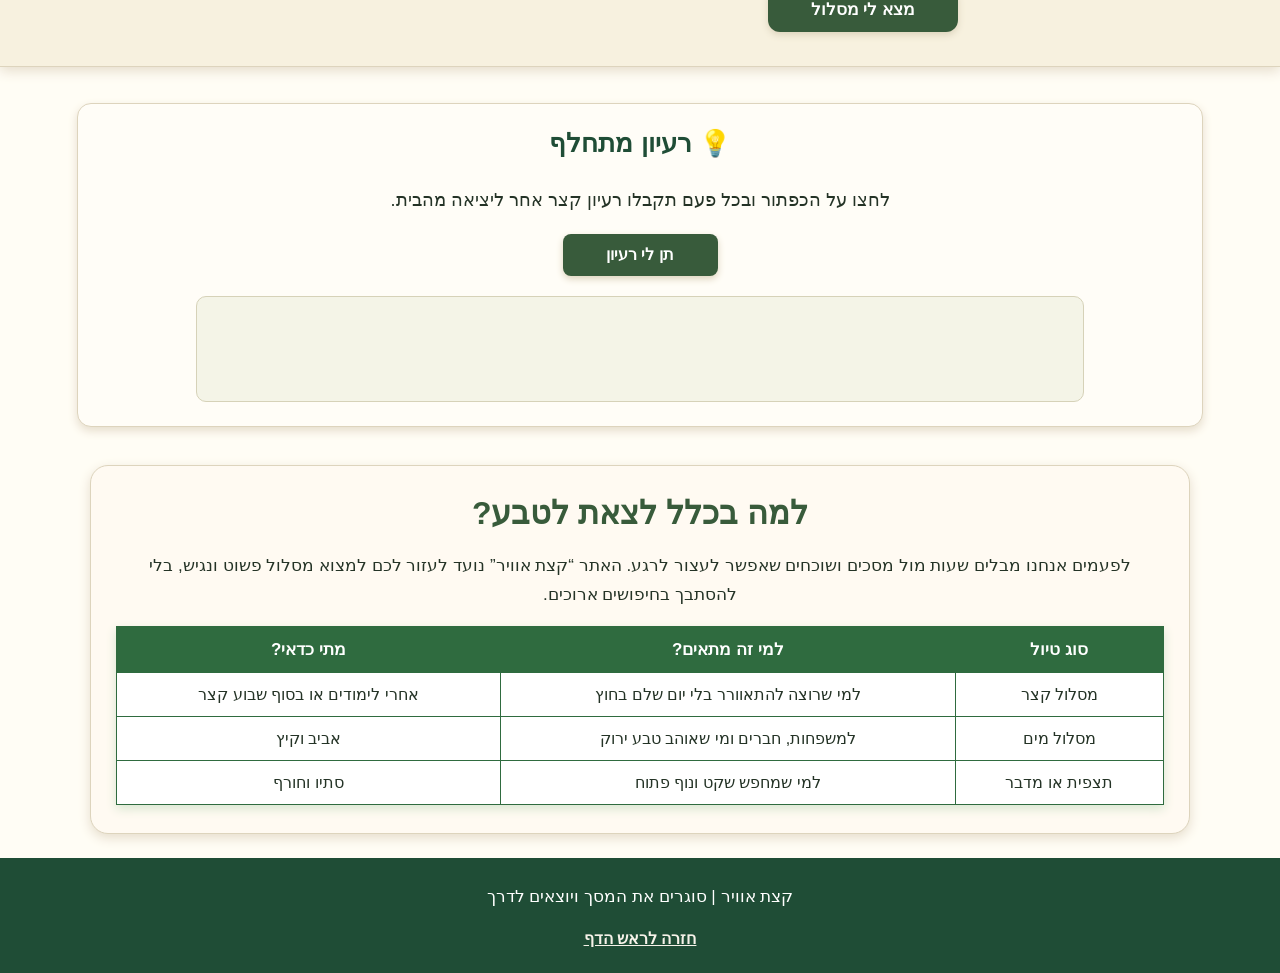
==== commit f51e3855: "Update script source and modify form elements" ====
--- a/index.html
+++ b/index.html
@@ -11,7 +11,7 @@
     <link rel="icon" type="image/png" href="images/nature-icon.png" />
 
     <link href="styles/myStyle.css" rel="stylesheet" />
-    <script src="jScripts/JavaScript.js"></script>
+    <script src="scripts/app.js"></script>
 </head>
 
 <body>
@@ -28,7 +28,7 @@
 
             <nav>
                 <ul>
-                    <li><a href="main.html">🏠 דף הבית</a></li>
+                    <li><a href="index.html">🏠 דף הבית</a></li>
 
                     <li>
                         <a href="#">📍 מסלולים לפי איזורים</a>
@@ -130,12 +130,18 @@
 
             <div id="trailFinderBox">
                 <div id="trailChoiceArea">
+                    <div class="trailTextBox">
+                        <h3>איך לקרוא לכם?</h3>
+                        <label for="travelerName">הקלידו שם או כינוי:</label>
+                        <input type="text" id="travelerName" onkeyup="writeTravelerName()" onchange="writeTravelerName()" />
+                    </div>
+
                     <div class="trailQuestionBox">
                         <h3>באיזה אזור תרצו לטייל?</h3>
-                        <label><input type="radio" id="areaNorth" name="trailArea" onclick="chooseArea('בצפון', 'mapNorth')" /> צפון</label>
-                        <label><input type="radio" id="areaCenter" name="trailArea" onclick="chooseArea('במרכז', 'mapCenter')" /> מרכז</label>
-                        <label><input type="radio" id="areaSouth" name="trailArea" onclick="chooseArea('בדרום', 'mapSouth')" /> דרום</label>
-                        <label><input type="radio" id="areaAny" name="trailArea" onclick="chooseArea('באזור שמתאים לכם', 'mapGeneral')" /> לא משנה לי</label>
+                        <label><input type="checkbox" id="areaNorth" onclick="chooseAreaBox('צפון', 0)" /> צפון</label>
+                        <label><input type="checkbox" id="areaCenter" onclick="chooseAreaBox('מרכז', 1)" /> מרכז</label>
+                        <label><input type="checkbox" id="areaSouth" onclick="chooseAreaBox('דרום', 2)" /> דרום</label>
+                        <label><input type="checkbox" id="areaAny" onclick="chooseAreaBox('לא משנה לי', 3)" /> לא משנה לי</label>
                     </div>
 
                     <div class="trailQuestionBox">
@@ -156,11 +162,10 @@
 
                     <div class="trailQuestionBox">
                         <h3>איזה סוג טבע אתם מעדיפים?</h3>
-                        <label><input type="radio" id="natureWater" name="trailNature" onclick="chooseNature('עם מים', 'water', '💧 מים')" /> מים</label>
-                        <label><input type="radio" id="natureForest" name="trailNature" onclick="chooseNature('עם יער וצל', 'forest', '🌳 יער וצל')" /> יער וצל</label>
-                        <label><input type="radio" id="natureView" name="trailNature" onclick="chooseNature('עם תצפית ונוף', 'view', '🏞️ נוף')" /> תצפית ונוף</label>
-                        <label><input type="radio" id="natureDesert" name="trailNature" onclick="chooseNature('עם מדבר ושקט', 'desert', '🌵 מדבר')" /> מדבר ושקט</label>
-                        <label><input type="radio" id="natureAny" name="trailNature" onclick="chooseNature('עם טבע נעים ומרגיע', 'any', '🌿 טבע')" /> לא משנה לי</label>
+                        <label><input type="checkbox" id="natureWater" onclick="chooseNatureBox('מים', 'water', '💧 מים', 0)" /> מים</label>
+                        <label><input type="checkbox" id="natureForest" onclick="chooseNatureBox('יער וצל', 'forest', '🌳 יער וצל', 1)" /> יער וצל</label>
+                        <label><input type="checkbox" id="natureView" onclick="chooseNatureBox('תצפית ונוף', 'view', '🏞️ נוף', 2)" /> תצפית ונוף</label>
+                        <label><input type="checkbox" id="natureDesert" onclick="chooseNatureBox('מדבר ושקט', 'desert', '🌵 מדבר', 3)" /> מדבר ושקט</label>
                     </div>
 
                     <div class="trailQuestionBox">
@@ -179,7 +184,12 @@
                         <label><input type="radio" id="seasonAutumn" name="trailSeason" onclick="chooseSeason('בסתיו', 'autumn', '🍂 סתיו')" /> סתיו</label>
                     </div>
 
-                    <input id="findTrailButton" type="button" value="מצא לי מסלול" onclick="findTrail()" />
+                    <div class="trailNotesBox">
+                        <label for="trailNotes">הערות נוספות לפני שליחה:</label>
+                        <textarea id="trailNotes" onkeyup="writeTrailNotes()" onchange="writeTrailNotes()"></textarea>
+                    </div>
+
+                    <input id="findTrailButton" type="button" value="מצא לי מסלול" onclick="findTrail()" disabled />
                 </div>
 
                 <div id="trailResultArea">
@@ -189,8 +199,11 @@
                         <div id="timeInfo" class="trailInfoBox topRightInfo" hidden></div>
                         <img id="mapGeneral" src="images/israel-map.png" alt="מפת ישראל" />
                         <img id="mapNorth" src="images/NorthMapFixed.png" alt="מפת צפון" hidden />
-                        <img id="mapCenter" src="images/CenterMapFixed.png" alt="מפת מרכז" hidden />
+                        <img id="mapCenter" src="images/center-map-fixed.png" alt="מפת מרכז" hidden />
                         <img id="mapSouth" src="images/SouthMapFixed.png" alt="מפת דרום" hidden />
+                        <img id="mapNorthCenter" src="images/center-north-map-fixed.png" alt="מפת צפון ומרכז" hidden />
+                        <img id="mapNorthSouth" src="images/north-south-map-fixed.png" alt="מפת צפון ודרום" hidden />
+                        <img id="mapCenterSouth" src="images/center-south-map-fixed.png" alt="מפת מרכז ודרום" hidden />
                         <div id="natureInfo" class="trailInfoBox bottomLeftInfo" hidden></div>
                         <div id="withInfo" class="trailInfoBox bottomRightInfo" hidden></div>
                         <p id="trailResult" hidden></p>
@@ -265,3 +278,4 @@
 </body>
 </html>
 
+
--- a/styles/myStyle.css
+++ b/styles/myStyle.css
@@ -1,7 +1,7 @@
 body {
     direction: rtl;
     font-family: "Segoe UI", Arial, sans-serif;
-    background-color: #eef5e8;
+    background-color: #f7f1df;
     color: #243326;
     margin: 0;
     padding: 0;
@@ -9,58 +9,62 @@
 
 #container {
     width: 100%;
-    margin: 0 auto;
-    background-color: white;
-    border: 1px solid #c8d8bf;
-    box-sizing: border-box;
-}
-
-/* אזור עליון */
+    margin: 0;
+    background-color: #fffdf5;
+    box-sizing: border-box;
+}
+
 header {
-    background-color: #2f6b3f;
-    color: white;
+    background-color: #fff7ee;
+    color: #243326;
     text-align: center;
     padding: 0;
     margin: 0;
 }
 
-/* באנר עליון */
-#homeBanner {
-    height: 220px;
-    background-image: url("../images/home-banner.png");
-    background-repeat: no-repeat;
-    background-size: cover;
-    background-position: center 45%;
-    color: white;
-    padding-top: 30px;
-    box-sizing: border-box;
-}
-
-#bannerText {
-    width: 430px;
-    margin: 0 auto;
-    padding: 10px 14px;
+#topBar {
+    width: 100%;
+    margin: 0;
+    padding: 0;
+    text-align: right;
+    background-color: #fff7ee;
+    box-sizing: border-box;
+    font-size: 0;
+}
+
+#brandArea {
+    display: inline-block;
+    width: 16%;
+    height: 76px;
+    vertical-align: top;
+    text-align: center;
+    font-size: 16px;
+    padding-top: 4px;
+    box-sizing: border-box;
+    background-color: #fffdf5;
+}
+
+#brandArea p {
+    font-size: 10px;
+    line-height: 115%;
+    color: #8b6b43;
+    margin: 0;
+    white-space: nowrap;
 }
 
 #siteLogo {
-    width: 300px;
+    width: 128px;
     height: auto;
     display: block;
-    margin: 0 auto;
-}
-
-#homeBanner p {
-    font-size: 20px;
-    margin-top: 6px;
-    margin-bottom: 0;
-    color: white;
-}
-
-/* תפריט ניווט */
+    margin: 0 auto 2px auto;
+}
+
 nav {
-    background-color: #2f6b3f;
-    margin: 0;
-    padding: 0;
+    display: inline-block;
+    width: 84%;
+    vertical-align: top;
+    margin: 0;
+    padding-top: 6px;
     text-align: center;
 }
 
@@ -82,32 +86,39 @@
 
 nav a {
     display: block;
-    width: 100%;
-    height: 48px;
-    line-height: 48px;
+    width: 96%;
+    height: 62px;
+    line-height: 62px;
+    margin: 0 2%;
     padding: 0;
-    background-color: #f6f2e9;
-    color: #2f6b3f;
+    background-color: #fffdf5;
+    color: #1f4d36;
     text-decoration: none;
     font-weight: bold;
-    font-size: 16px;
-    text-align: center;
-    box-sizing: border-box;
+    font-size: 15px;
+    text-align: center;
+    box-sizing: border-box;
+    border: 1px solid #d8e6d0;
+    border-radius: 14px;
+    box-shadow: 0 3px 8px #e6ddcc;
 }
 
 nav a:hover {
-    background-color: #dfe8cf;
-    color: #1f4f2e;
-}
-
-/* תפריט נפתח */
+    background-color: #b9b68e;
+    color: white;
+}
+
 .dropDown {
-    display: none;
+    visibility: hidden;
     position: absolute;
-    top: 48px;
+    top: 62px;
     right: 0;
     width: 100%;
-    z-index: 10;
+    z-index: 100;
+    background-color: #fffaf2;
+    border: 1px solid #ddd4bd;
+    border-radius: 8px;
+    box-shadow: 0 5px 12px #d8e6d0;
 }
 
 .dropDown li {
@@ -117,171 +128,188 @@
 
 .dropDown a {
     width: 100%;
-    background-color: #fffdf5;
-    color: #2f6b3f;
-    border-top: 1px solid #d8e6d0;
+    background-color: #fffaf2;
+    color: #3b2d24;
+    border-top: 1px solid #ddd4bd;
+    border-left: none;
+    border-right: none;
+    border-bottom: none;
+    border-radius: 0;
+    box-shadow: none;
+    font-size: 14px;
 }
 
 nav li:hover .dropDown {
-    display: block;
+    visibility: visible;
 }
 
 .dropDown a:hover {
-    background-color: #2f6b3f;
+    background-color: #8e8b5f;
     color: white;
 }
 
-/* אזור ההמלצות בדף הבית */
 #homeIntro {
-    padding: 25px 20px;
-    border-bottom: 1px solid #d8e6d0;
-    background-color: #fffdf5;
+    width: 100%;
+    margin: 0 auto 24px auto;
+    padding: 0;
+    background-color: #fffaf2;
     text-align: center;
     font-size: 0;
     direction: ltr;
-}
-
-/* צד שמאל - מפת ישראל */
-#mapSide {
-    display: inline-block;
-    width: 20%;
-    height: 430px;
-    vertical-align: top;
-    text-align: center;
+    box-shadow: 0 4px 12px #e6ddcc;
+    box-sizing: border-box;
+}
+
+#natureImageSide {
+    display: block;
+    width: 100%;
+    height: 560px;
+    position: relative;
+    text-align: left;
     font-size: 16px;
-    padding-right: 0;
-    box-sizing: border-box;
+    box-sizing: border-box;
+    background-image: url("../images/GuideInNature.png");
+    background-repeat: no-repeat;
+    background-size: cover;
+    background-position: center center;
+}
+
+#israelMap {
+    position: absolute;
+    top: 18px;
+    right: 2%;
+    height: 500px;
+    width: auto;
+}
+
+#introText {
+    position: absolute;
+    top: 18px;
+    right: 23%;
+    width: 38%;
+    text-align: center;
     direction: rtl;
-}
-
-#israelMap {
-    height: 415px;
-    width: auto;
-    margin-top: 20px;
-    margin-right: 0;
-}
-
-/* מרכז - המלצות מטיילים */
-#travelersRecommendations {
-    display: inline-block;
-    width: 52%;
-    vertical-align: top;
-    margin-right: 2%;
-    margin-left: 2%;
-    text-align: right;
+    color: #2a211b;
+    text-shadow: 1px 1px 4px #fffdf5;
+}
+
+#introText h1 {
+    font-size: 34px;
+    color: #1f4d36;
+    margin: 0;
+    white-space: nowrap;
+    font-weight: bold;
+    text-shadow: 2px 2px 5px #fffdf5;
+}
+
+#introText p {
     font-size: 16px;
-    direction: rtl;
-}
-
-#travelersRecommendations h2 {
-    color: #2f6b3f;
-    font-size: 34px;
-    margin-top: 0;
-    margin-bottom: 18px;
-    text-align: center;
-}
-
-/* כרטיסי המלצות */
-.recommendation {
-    background-color: #fffdf5;
-    border: 2px solid #d8e6d0;
-    border-radius: 18px;
-    padding: 15px;
-    margin-bottom: 14px;
-    box-shadow: 0 4px 10px rgba(31, 77, 54, 0.08);
-}
-
-.recommendation p {
-    font-size: 15px;
-    line-height: 160%;
-    margin-top: 0;
-    margin-bottom: 8px;
-}
-
-.recommendation h3 {
-    font-size: 16px;
-    margin: 0;
-    color: #2f6b3f;
-}
-
-/* צד ימין - מדריך */
-#guideSide {
-    display: inline-block;
-    width: 20%;
-    height: 430px;
-    vertical-align: top;
-    text-align: left;
-    position: relative;
-    font-size: 16px;
-    padding-left: 10px;
-    box-sizing: border-box;
-    direction: rtl;
-}
-
-#guideCharacter {
-    height: 330px;
-    width: auto;
-    margin-top: 85px;
-    margin-left: 10px;
-}
-
-/* בועת דיבור של המדריך */
+    line-height: 150%;
+    margin-top: 8px;
+    color: #2a211b;
+    font-weight: bold;
+    text-shadow: 1px 1px 4px #fffdf5;
+}
+
 #speechBubble {
     position: absolute;
-    top: 20px;
-    right: 25px;
-    width: 190px;
-    background-color: #f6f2e9;
+    top: 42px;
+    left: 20%;
+    width: 250px;
+    background-color: #fffdf7;
     color: #243326;
-    border: 2px solid #2f6b3f;
-    border-radius: 18px;
-    padding: 12px;
+    border: 2px solid #385b3b;
+    border-radius: 24px;
+    padding: 14px;
     text-align: right;
-    z-index: 2;
+    z-index: 3;
+    box-shadow: 0 4px 10px #ddd4bd;
 }
 
 #speechBubble p {
     margin: 0;
-    font-size: 14px;
+    font-size: 17px;
     line-height: 150%;
 }
 
-/* המשולש של בועת הדיבור */
 #speechBubble:after {
     content: "";
     position: absolute;
     bottom: -18px;
-    left: 45px;
+    left: 65px;
     width: 0;
     height: 0;
-    border-top: 18px solid #2f6b3f;
+    border-top: 18px solid #385b3b;
     border-left: 6px solid transparent;
     border-right: 22px solid transparent;
 }
 
-/* אזורי תוכן כלליים */
+#travelersRecommendations {
+    display: block;
+    width: 38%;
+    position: absolute;
+    top: 115px;
+    right: 23%;
+    margin: 0;
+    padding: 12px 18px 16px 18px;
+    background-color: #fff8e8;
+    text-align: right;
+    font-size: 16px;
+    direction: rtl;
+    box-sizing: border-box;
+}
+
+#travelersRecommendations h2 {
+    color: #385b3b;
+    font-size: 27px;
+    margin-top: 0;
+    margin-bottom: 10px;
+    text-align: center;
+}
+
+.recommendation {
+    background-color: #fffdf5;
+    border: 1px solid #ddd4bd;
+    border-radius: 12px;
+    padding: 9px 12px;
+    margin-bottom: 8px;
+    box-shadow: 0 3px 8px #e6ddcc;
+}
+
+.recommendation p {
+    font-size: 13px;
+    line-height: 145%;
+    margin-top: 0;
+    margin-bottom: 8px;
+}
+
+.recommendation h3 {
+    font-size: 14px;
+    margin: 0;
+    color: #2f6b3f;
+}
+
 .contentSection {
-    padding: 35px;
-    border-bottom: 1px solid #d8e6d0;
-    text-align: center;
-}
-
-.greenSection {
-    background-color: #f1f7ed;
+    width: 86%;
+    margin: 20px auto;
+    padding: 28px 2%;
+    border: 1px solid #ddd4bd;
+    border-radius: 18px;
+    text-align: center;
+    background-color: #fffaf2;
+    box-shadow: 0 4px 12px #e6ddcc;
+    box-sizing: border-box;
 }
 
 .contentSection h2 {
     text-align: center;
-    font-size: 34px;
-    color: #2f6b3f;
+    font-size: 32px;
+    color: #385b3b;
     margin-top: 0;
-    margin-bottom: 25px;
-}
-
-h2 {
-    color: #2f6b3f;
-}
-
+    margin-bottom: 20px;
+}
+
+h2,
 h3 {
     color: #2f6b3f;
 }
@@ -291,55 +319,63 @@
     line-height: 170%;
 }
 
-/* כרטיסיות */
 .tripBox {
     display: inline-block;
     width: 30%;
-    height: 430px;
+    height: 520px;
     vertical-align: top;
-    background-color: #fffdf5;
-    border: 2px solid #d8e6d0;
-    border-radius: 18px;
+    background-color: #fffdf7;
+    border: 1px solid #ddd4bd;
+    border-radius: 14px;
     padding: 24px;
     margin: 1%;
     text-align: center;
     box-sizing: border-box;
-    box-shadow: 0 4px 10px rgba(31, 77, 54, 0.08);
+    box-shadow: 0 4px 10px #e6ddcc;
+    color: #243326;
 }
 
 .tripBox h3 {
     margin-top: 0;
     font-size: 26px;
-    color: #2f6b3f;
+    color: #1f4d36;
 }
 
 .tripBox p {
     font-size: 18px;
     line-height: 170%;
     min-height: 85px;
-}
-
-/* כפתורים בתוך הכרטיסים */
-.tripBox input[type="button"] {
-    background-color: #2f6b3f;
+    color: #243326;
+}
+
+.tripBox input[type="button"],
+#findTrailButton {
+    background-color: #385b3b;
     color: white;
     border: none;
+    font-weight: bold;
+    cursor: pointer;
+    box-shadow: 0 3px 7px #ddd4bd;
+}
+
+.tripBox input[type="button"] {
     width: 155px;
     height: 42px;
     font-size: 16px;
-    font-weight: bold;
-    cursor: pointer;
     border-radius: 8px;
 }
 
 .tripBox input[type="button"]:hover {
-    background-color: #1f4f2e;
-}
-
-/* תוצאות בתוך הכרטיסים */
-.tripBox .resultBox {
-    background-color: #f7f1df;
-    border: 1px solid #c8d8bf;
+    background-color: #263f29;
+}
+
+#findTrailButton:hover {
+    background-color: #143524;
+}
+
+.resultBox {
+    background-color: #f4f4e7;
+    border: 1px solid #d6d2b8;
     border-radius: 10px;
     padding: 12px;
     min-height: 70px;
@@ -348,57 +384,695 @@
     line-height: 160%;
 }
 
-#placesList {
-    font-size: 16px;
+#quickIdeaSection {
+    width: 100%;
+    margin: 0;
+    padding: 18px 0;
+    border: none;
+    border-radius: 0;
+    background-color: transparent;
+    box-shadow: none;
+}
+
+#wideTipBox {
+    width: 88%;
+    height: auto;
+    min-height: 260px;
+    margin: 18px auto 0 auto;
+    display: block;
+}
+
+#wideTipBox p {
+    min-height: 0;
+}
+
+#wideTipBox .resultBox {
+    width: 80%;
+    min-height: 80px;
+    margin: 20px auto 0 auto;
+    font-size: 18px;
+}
+
+#trailFinderSection {
+    width: 100%;
+    margin: 0;
+    padding: 34px 1.5%;
+    background-color: #f7f1df;
+    border-right: none;
+    border-left: none;
+    border-radius: 0;
+    box-sizing: border-box;
+}
+
+.trailIntro {
+    width: 80%;
+    margin: 0 auto 22px auto;
+    font-size: 18px;
     line-height: 170%;
+    color: #243326;
+}
+
+#trailFinderBox {
+    width: 96%;
+    margin: 0 2%;
+    text-align: center;
+}
+
+#trailChoiceArea {
+    display: inline-block;
+    width: 58%;
+    vertical-align: top;
     text-align: right;
-    padding-right: 24px;
-    margin-top: 16px;
-    min-height: 70px;
-}
-
-label {
+}
+
+#trailResultArea {
+    display: inline-block;
+    width: 35%;
+    height: 710px;
+    margin-right: 2%;
+    vertical-align: top;
+    background-color: #fffdf5;
+    border: 2px solid #d8e6d0;
+    border-radius: 18px;
+    padding: 26px;
+    box-sizing: border-box;
+    box-shadow: 0 5px 14px #d6d2b8;
+    text-align: right;
+}
+
+#trailResultArea h3 {
+    margin-top: 0;
+    text-align: center;
+    font-size: 27px;
+    color: #1f4d36;
+}
+
+#trailMapBox {
+    position: relative;
+    width: 88%;
+    height: 560px;
+    margin: 10px 6% 0 6%;
+    text-align: center;
+    overflow: hidden;
+}
+
+#trailMapBox img {
+    width: 270px;
+    margin-top: 120px;
+    opacity: 0.88;
+}
+
+.trailInfoBox {
+    position: absolute;
+    width: 138px;
+    min-height: 42px;
+    padding: 10px 8px;
+    background-color: #fffdf5;
+    border: 1px solid #d8e6d0;
+    border-radius: 12px;
+    color: #1f4d36;
     font-size: 17px;
-}
-
-input[type="text"] {
-    width: 170px;
-    height: 32px;
+    font-weight: bold;
+    line-height: 130%;
+    box-shadow: 0 3px 8px #ddd4bd;
+    box-sizing: border-box;
+}
+
+.topLeftInfo {
+    top: 20px;
+    left: 0;
+}
+
+.topRightInfo {
+    top: 20px;
+    right: 0;
+}
+
+.bottomLeftInfo {
+    bottom: 72px;
+    left: 0;
+}
+
+.bottomRightInfo {
+    bottom: 72px;
+    right: 0;
+}
+
+#trailResult {
+    position: absolute;
+    width: 82%;
+    right: 9%;
+    bottom: 70px;
+    margin: 0;
+    padding: 12px;
+    background-color: #fffdf5;
+    border: 1px solid #d8e6d0;
+    border-radius: 14px;
+    font-size: 14px;
+    line-height: 150%;
+    color: #243326;
+    z-index: 3;
+    box-shadow: 0 3px 8px #e6ddcc;
+    box-sizing: border-box;
+}
+
+.trailQuestionBox {
+    display: inline-block;
+    width: 47%;
+    height: 198px;
+    vertical-align: top;
+    background-color: #fffdf5;
+    border: 1px solid #d8e6d0;
+    border-radius: 14px;
+    margin: 0 1% 16px 1%;
+    padding: 0 14px 14px 14px;
+    box-shadow: 0 3px 9px #e6ddcc;
+    box-sizing: border-box;
+}
+
+.trailQuestionBox h3 {
+    margin: 0 -14px 12px -14px;
+    padding: 10px 14px;
+    background-color: #1f4d36;
+    color: #fffdf5;
+    border-radius: 14px 14px 0 0;
+    font-size: 18px;
+}
+
+.trailQuestionBox label {
+    display: inline-block;
+    width: 47%;
+    margin: 5px 1%;
+    font-size: 15px;
+    line-height: 145%;
+    color: #243326;
+    vertical-align: top;
+    box-sizing: border-box;
+}
+
+.trailQuestionBox input {
+    margin-left: 6px;
+}
+
+#findTrailButton {
+    display: block;
+    width: 190px;
+    height: 46px;
+    margin: 18px auto 0 auto;
+    border-radius: 12px;
     font-size: 17px;
-    margin-top: 5px;
-    margin-bottom: 8px;
-    border: 1px solid #2f6b3f;
-    border-radius: 6px;
-}
-
-/* טבלה */
+}
+
+@media screen and (max-width: 1000px) {
+    #trailFinderSection {
+        padding-right: 1%;
+        padding-left: 1%;
+    }
+
+    .trailIntro {
+        width: 92%;
+    }
+
+    #trailChoiceArea {
+        display: block;
+        width: 94%;
+        margin: 0 3%;
+    }
+
+    #trailResultArea {
+        display: block;
+        width: 94%;
+        height: 640px;
+        margin: 18px 3% 0 3%;
+        padding: 18px;
+    }
+
+    #trailMapBox {
+        width: 92%;
+        height: 500px;
+        margin: 8px 4% 0 4%;
+    }
+
+    #trailMapBox img {
+        width: 245px;
+        margin-top: 118px;
+    }
+
+    .trailInfoBox {
+        width: 126px;
+        font-size: 15px;
+        padding: 8px 6px;
+    }
+
+    #trailResult {
+        width: 78%;
+        right: 11%;
+        bottom: 58px;
+        font-size: 13px;
+    }
+}
+
+@media screen and (max-width: 700px) {
+    .trailQuestionBox {
+        width: 96%;
+        height: auto;
+        min-height: 180px;
+        margin: 0 2% 14px 2%;
+    }
+
+    #trailResultArea {
+        height: 620px;
+    }
+
+    #trailMapBox img {
+        width: 215px;
+        margin-top: 110px;
+    }
+
+    .trailInfoBox {
+        width: 112px;
+        font-size: 14px;
+    }
+}
+
 table {
     width: 100%;
-    border: 2px solid #2f6b3f;
+    border: 1px solid #2f6b3f;
     border-collapse: collapse;
     background-color: white;
+    box-shadow: 0 4px 10px #d8e6d0;
+}
+
+th,
+td {
+    padding: 12px;
+    border: 1px solid #2f6b3f;
 }
 
 th {
     background-color: #2f6b3f;
     color: white;
-    padding: 12px;
-    border: 1px solid #2f6b3f;
     font-size: 17px;
 }
 
 td {
-    padding: 12px;
-    border: 1px solid #2f6b3f;
     font-size: 16px;
 }
 
-/* פוטר */
+#aboutPage {
+    width: 82%;
+    padding: 34px 4%;
+    text-align: center;
+}
+
+#aboutHeroBox {
+    width: 86%;
+    margin: 0 auto 20px auto;
+    padding: 24px;
+    background-color: #fffdf5;
+    border: 1px solid #d8e6d0;
+    border-radius: 18px;
+    box-shadow: 0 4px 12px #e6ddcc;
+    box-sizing: border-box;
+}
+
+#aboutHeroBox img {
+    width: 190px;
+    height: auto;
+    margin-bottom: 8px;
+}
+
+#aboutHeroBox h3,
+.aboutInfoBox h3,
+.aboutWideBox h3 {
+    color: #1f4d36;
+    font-size: 24px;
+    margin-top: 0;
+    margin-bottom: 10px;
+}
+
+#aboutHeroBox p,
+.aboutInfoBox p,
+.aboutWideBox p {
+    font-size: 18px;
+    line-height: 175%;
+    margin: 8px 0;
+}
+
+.aboutInfoBox {
+    display: inline-block;
+    width: 46%;
+    min-height: 210px;
+    vertical-align: top;
+    margin: 1%;
+    padding: 22px;
+    background-color: #fffdf5;
+    border: 1px solid #d8e6d0;
+    border-radius: 16px;
+    box-shadow: 0 4px 10px #e6ddcc;
+    box-sizing: border-box;
+}
+
+.aboutWideBox {
+    width: 86%;
+    margin: 18px auto;
+    padding: 22px;
+    background-color: #f4f4e7;
+    border: 1px solid #d6d2b8;
+    border-radius: 16px;
+    box-sizing: border-box;
+}
+
+#aboutPagesList {
+    width: 82%;
+    margin: 0 9%;
+    padding-right: 24px;
+    text-align: right;
+}
+
+#aboutPagesList li {
+    font-size: 17px;
+    line-height: 180%;
+    margin-bottom: 8px;
+}
+
+#aboutPagesList a {
+    color: #1f4d36;
+    font-weight: bold;
+}
+
+#aboutPagesList a:hover {
+    color: #8b6b43;
+}
+
+#aboutLinksBox {
+    margin-top: 22px;
+}
+
+#aboutLinksBox a {
+    display: inline-block;
+    width: 170px;
+    height: 44px;
+    line-height: 44px;
+    margin: 0 8px;
+    background-color: #385b3b;
+    color: white;
+    text-decoration: none;
+    font-size: 17px;
+    font-weight: bold;
+    border-radius: 10px;
+    box-shadow: 0 3px 7px #ddd4bd;
+}
+
+#aboutLinksBox a:hover {
+    background-color: #263f29;
+}
+
+#hitLogoBox {
+    width: 86%;
+    margin: 26px auto 0 auto;
+    padding-top: 18px;
+    border-top: 1px solid #d8e6d0;
+    text-align: center;
+}
+
+#hitLogoBox img {
+    width: 320px;
+    height: auto;
+}
+
+#siteMapPage {
+    width: 86%;
+    padding: 34px 4%;
+}
+
+#siteMapPage h2 {
+    width: 86%;
+    margin: 0 auto 24px auto;
+    padding: 22px 0;
+    background-color: #2f6b3f;
+    color: #fffdf5;
+    border-radius: 16px;
+    font-size: 42px;
+    box-shadow: 0 4px 12px #ddd4bd;
+}
+
+#siteMapIntro {
+    width: 78%;
+    margin: 0 auto 26px auto;
+    font-size: 19px;
+    line-height: 180%;
+    color: #243326;
+}
+
+#siteMapTree {
+    width: 94%;
+    margin: 0 3%;
+    text-align: center;
+}
+
+.siteMapMainBox {
+    width: 70%;
+    margin: 0 auto 22px auto;
+    padding: 22px;
+    background-color: #fffdf5;
+    border: 2px solid #d8e6d0;
+    border-radius: 18px;
+    box-shadow: 0 4px 12px #e6ddcc;
+    box-sizing: border-box;
+}
+
+.siteMapMainBox a {
+    color: #1f4d36;
+    font-size: 25px;
+    font-weight: bold;
+    text-decoration: none;
+}
+
+.siteMapMainBox p {
+    margin: 10px 0 0 0;
+    font-size: 17px;
+}
+
+.siteMapGroup {
+    display: inline-block;
+    width: 22%;
+    min-height: 250px;
+    vertical-align: top;
+    margin: 1%;
+    padding: 0 14px 18px 14px;
+    background-color: #fffdf5;
+    border: 1px solid #d8e6d0;
+    border-radius: 16px;
+    box-shadow: 0 4px 10px #e6ddcc;
+    box-sizing: border-box;
+    text-align: right;
+}
+
+.siteMapGroup h3 {
+    margin: 0 -14px 16px -14px;
+    padding: 13px 10px;
+    background-color: #1f4d36;
+    color: #fffdf5;
+    border-radius: 16px 16px 0 0;
+    font-size: 18px;
+    text-align: center;
+}
+
+.siteMapGroup ul {
+    margin: 0;
+    padding-right: 24px;
+}
+
+.siteMapGroup li {
+    margin-bottom: 12px;
+    font-size: 17px;
+    color: #8b6b43;
+}
+
+.siteMapGroup a {
+    color: #1f4d36;
+    font-weight: bold;
+    text-decoration: none;
+}
+
+.siteMapGroup a:hover,
+.siteMapMainBox a:hover {
+    color: #8b6b43;
+    text-decoration: underline;
+}
+
+#siteMapNote {
+    width: 80%;
+    margin: 26px auto 0 auto;
+    padding: 14px;
+    background-color: #f4f4e7;
+    border: 1px solid #d6d2b8;
+    border-radius: 12px;
+    color: #2f6b3f;
+    font-size: 18px;
+    font-weight: bold;
+}
+
+.contentHero {
+    width: 100%;
+    height: 250px;
+    padding-top: 86px;
+    background-image: url("../images/north-hero.png");
+    background-repeat: no-repeat;
+    background-size: cover;
+    background-position: center center;
+    box-sizing: border-box;
+    text-align: center;
+}
+
+#centerHero {
+    background-image: url("../images/center-banner.png");
+}
+
+#southHero {
+    background-image: url("../images/south-banner.png");
+}
+
+.contentHero h1 {
+    display: inline-block;
+    margin: 0;
+    padding: 14px 42px;
+    background-color: #fffdf5;
+    color: #1f4d36;
+    border: 2px solid #d8e6d0;
+    border-radius: 18px;
+    font-size: 40px;
+    box-shadow: 0 4px 12px #ddd4bd;
+}
+
+.route-content {
+    width: 86%;
+    margin: 24px auto;
+    padding: 30px 3%;
+    background-color: #fffdf5;
+    border: 1px solid #ddd4bd;
+    border-radius: 18px;
+    box-shadow: 0 4px 12px #e6ddcc;
+    box-sizing: border-box;
+}
+
+.route-header {
+    text-align: center;
+    margin-bottom: 22px;
+}
+
+.route-header h2 {
+    display: inline-block;
+    color: #1f4d36;
+    font-size: 34px;
+    margin: 0;
+    padding-bottom: 8px;
+    border-bottom: 3px solid #d8e6d0;
+}
+
+.route-summary {
+    width: 86%;
+    margin: 0 auto 28px auto;
+    text-align: center;
+    font-size: 0;
+}
+
+.route-summary .guideCharacter {
+    display: inline-block;
+    width: auto;
+    height: 310px;
+    margin-left: 20px;
+    vertical-align: middle;
+}
+
+.route-summary .bubble {
+    display: inline-block;
+    position: relative;
+    top: auto;
+    left: auto;
+    right: auto;
+    width: 430px;
+    vertical-align: middle;
+    font-size: 16px;
+    background-color: #fffdf7;
+    border: 2px solid #385b3b;
+    border-radius: 22px;
+    padding: 18px;
+    text-align: right;
+    box-shadow: 0 4px 10px #ddd4bd;
+    box-sizing: border-box;
+}
+
+.route-summary ul {
+    margin: 0;
+    padding-right: 22px;
+}
+
+.route-summary li {
+    font-size: 17px;
+    line-height: 180%;
+    color: #243326;
+}
+
+.route-content strong {
+    color: #1f4d36;
+}
+
+.route-text {
+    width: 86%;
+    margin: 0 7%;
+    text-align: right;
+}
+
+.route-text p {
+    background-color: #f4f4e7;
+    border: 1px solid #d6d2b8;
+    border-radius: 12px;
+    padding: 20px;
+    margin-bottom: 20px;
+    font-size: 18px;
+    line-height: 180%;
+    box-shadow: 0 2px 8px #e6ddcc;
+}
+
+.route-text img {
+    display: block;
+    width: 62%;
+    height: auto;
+    margin: 28px auto;
+    border: 2px solid #d8e6d0;
+    border-radius: 14px;
+    box-shadow: 0 4px 10px #e6ddcc;
+}
+
+.route-text .map {
+    width: 48%;
+}
+
+.route-text .smallRouteImage {
+    width: 42%;
+}
+
+.route-text .imageCredit {
+    width: 62%;
+    margin: -18px auto 22px auto;
+    padding: 0;
+    background-color: transparent;
+    border: 0;
+    box-shadow: none;
+    color: #8b6b43;
+    font-size: 13px;
+    line-height: 140%;
+    text-align: center;
+}
+
 footer {
-    background-color: #243326;
+    background-color: #1f4d36;
     color: white;
     text-align: center;
     padding: 25px;
+    margin-top: 24px;
 }
 
 footer p {
@@ -409,130 +1083,4 @@
     color: #f6f2e9;
     font-weight: bold;
 }
-/*תוכן*/
-.contentHero{
-    background-image: url("../images/north-hero.png");
-    background-size: cover;
-    background-position: center;
-    width: 100%;
-    height: 220px;
-    display: flex;
-    justify-content: center;
-    align-items: center;
-}
-
-.contentHero h1{
-    color: white;
-    font-size: 40px;
-    margin: 0;
-    text-align: center;
-    
-}
-
-.route-content{
-    padding: 35px;
-    background-color: #fffdf5;
-}
-
-.route-header{
-    text-align: right;
-    margin-bottom: 30px;
-}
-
-.route-header h2{
-    display: inline-block;
-    vertical-align: middle;
-    color: #2f6b3f;
-    font-size: 34px;
-    margin: 0 0 0 20px;
-}
-
-.route-summary{
-    display: flex !important;
-    align-items: center;
-    margin: 30px 0;
-    gap: 20px;
-    width: 100%;
-}
-
-.route-summary #guideCharacter{
-    position: static !important;
-    margin: 0;
-    height: 2000px;
-    width: auto;
-    display: block;
-}
-.route-summary #speechBubble{
-    position: relative !important;
-    top:0 !important;
-    right:0 !important;
-    left: auto !important;
-    width: auto;
-    flex-grow: 1;
-}
-
-.route-summary ul {
-    list-style: none;
-    padding: 0;
-    margin: 0;
-}
-.route-summary ul li {
-    font-size: 17px;
-    line-height: 180%;
-    color: black;
-}
-
-.route-content strong {
-    color: #2f6b3f;
-}
-
-.route-summary #speechBubble::after {
-    content: "";
-    position: absolute;
-    bottom:auto;
-    top:35px;
-    left:auto;
-    right: -14px;
-    border-top: 10px solid transparent;
-    border-bottom: 10px solid transparent;
-    border-left: 10px solid #2f6b3f;
-    border-right: none;
-}
-
-.route-text{
-    text-align: right;
-}
-
-.route-text p{
-    margin-bottom: 25px;
-    white-space: pre-line;
-}
-
-.route-text img{
-    display: block;
-    max-width: 50%;
-    width: 80%;
-    height: 200px;
-    margin: 30px auto;
-    border: 2px solid #d8e6d0;
-    border-radius: 10px;
-    object-fit: cover;
-}
-
-.map{
-    display: block;
-    max-width: 50%;
-    height: auto;
-    margin: 35px auto;
-    border: 2px solid #d8e6d0;
-    border-radius: 12px;
-}
-
-.route-text p{
-    background-color: #f1f7ed;
-    border: 2px solid #d8e6d0;
-    border-radius: 12px;
-    padding: 20px;
-    margin-bottom: 20px;
-    box-shadow: 0 2px 8px rgba(31, 77, 54, 0.04);
-}+
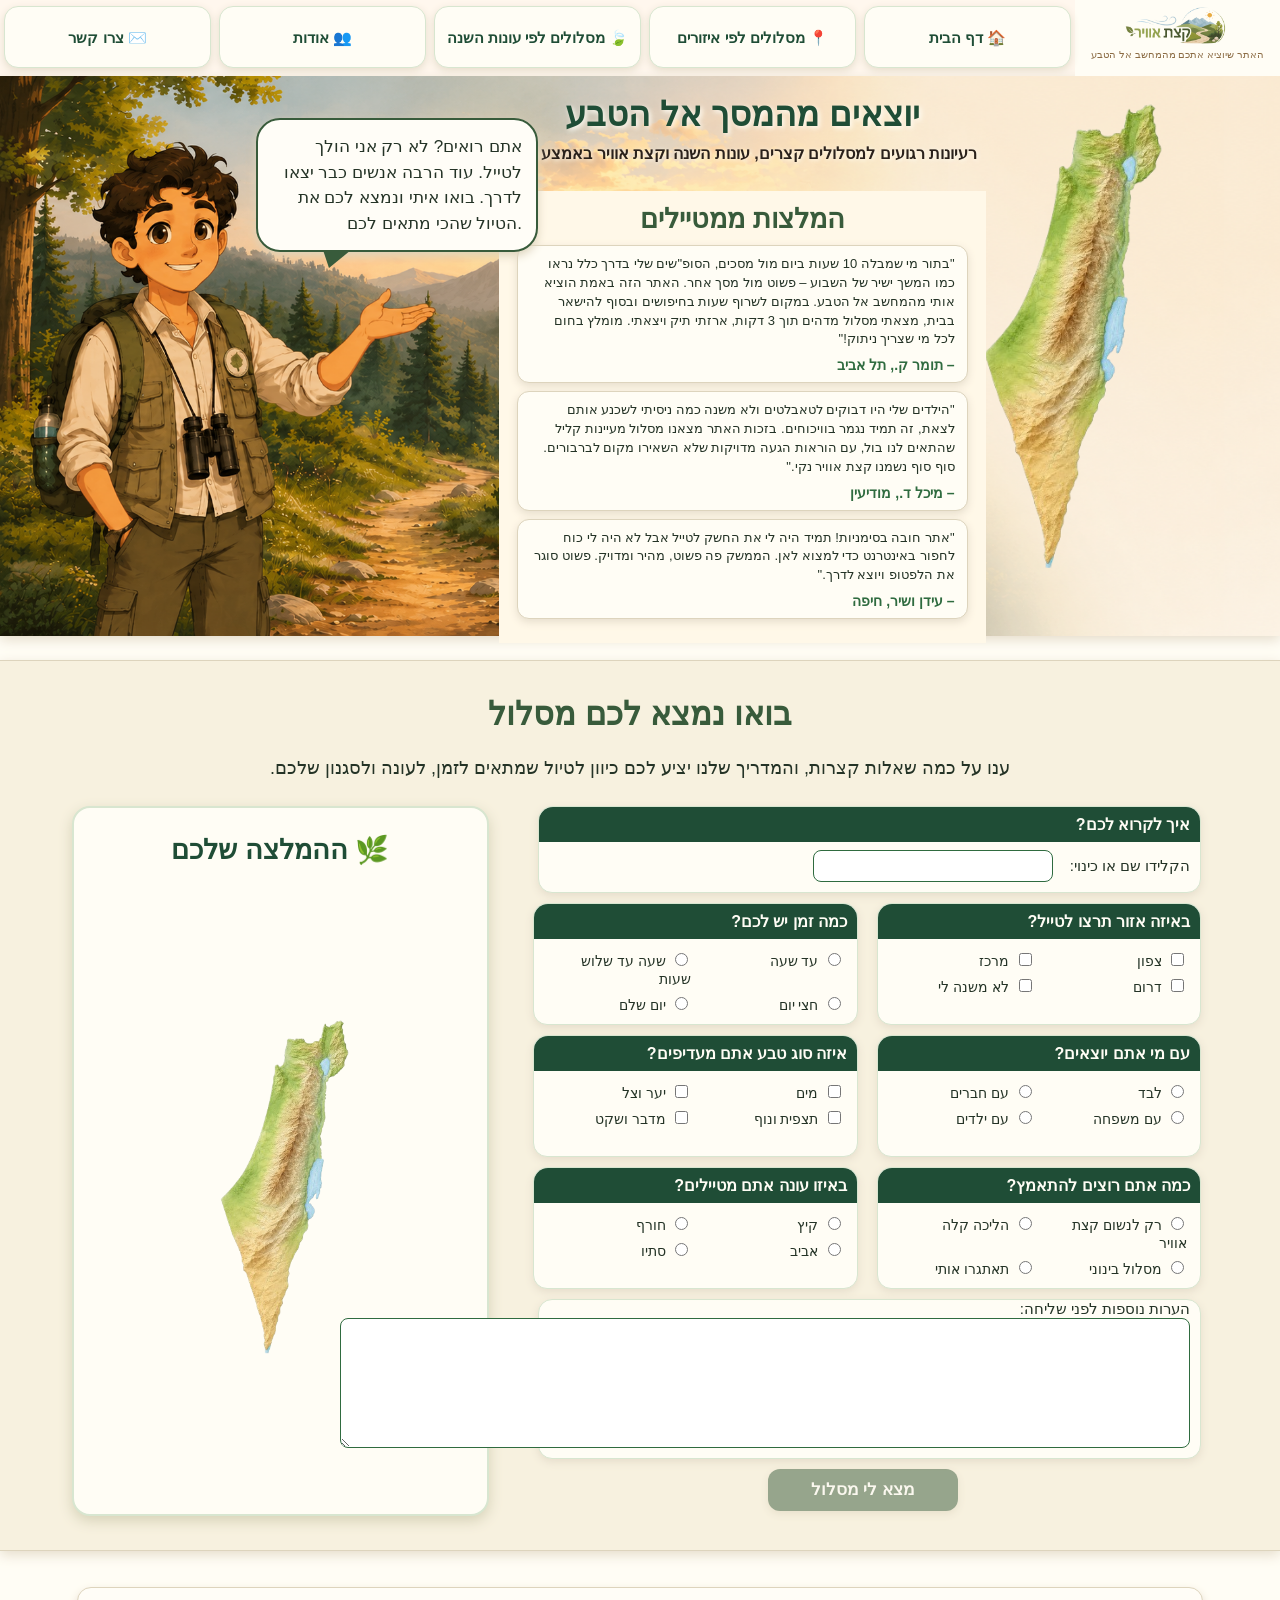
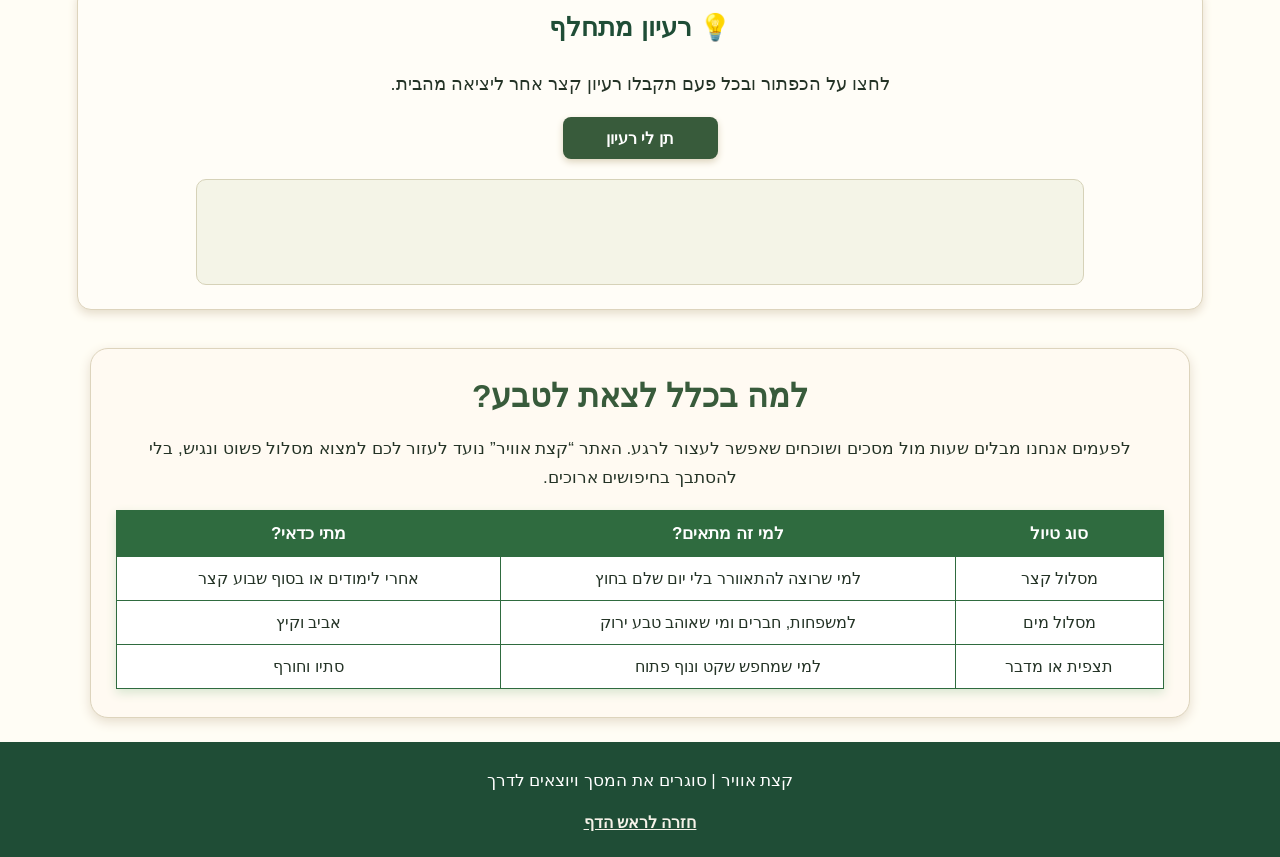
==== commit 30127d04: "Change script source from app.js to JavaScript.js" ====
--- a/index.html
+++ b/index.html
@@ -11,7 +11,7 @@
     <link rel="icon" type="image/png" href="images/nature-icon.png" />
 
     <link href="styles/myStyle.css" rel="stylesheet" />
-    <script src="scripts/app.js"></script>
+    <script src="jScripts/JavaScript.js"></script>
 </head>
 
 <body>
--- a/styles/myStyle.css
+++ b/styles/myStyle.css
@@ -467,6 +467,47 @@
     color: #1f4d36;
 }
 
+.trailTextBox,
+.trailNotesBox {
+    display: block;
+    width: 96%;
+    margin: 0 1% 10px 1%;
+    padding: 0 10px 10px 10px;
+    background-color: #fffdf5;
+    border: 1px solid #d8e6d0;
+    border-radius: 14px;
+    box-shadow: 0 3px 9px #e6ddcc;
+    box-sizing: border-box;
+}
+
+.trailTextBox h3 {
+    margin: 0 -10px 8px -10px;
+    padding: 8px 10px;
+    background-color: #1f4d36;
+    color: #fffdf5;
+    border-radius: 14px 14px 0 0;
+    font-size: 16px;
+}
+
+.trailTextBox label,
+.trailNotesBox label {
+    display: inline-block;
+    margin-left: 12px;
+    font-size: 15px;
+}
+
+.trailTextBox input,
+.trailNotesBox textarea {
+    width: 240px;
+    height: 32px;
+    border: 1px solid #2f6b3f;
+    border-radius: 8px;
+    font-size: 17px;
+    padding: 3px 8px;
+    box-sizing: border-box;
+    font-family: "Segoe UI", Arial, sans-serif;
+}
+
 #trailMapBox {
     position: relative;
     width: 88%;
@@ -539,32 +580,38 @@
 .trailQuestionBox {
     display: inline-block;
     width: 47%;
-    height: 198px;
+    height: 122px;
     vertical-align: top;
     background-color: #fffdf5;
     border: 1px solid #d8e6d0;
     border-radius: 14px;
-    margin: 0 1% 16px 1%;
-    padding: 0 14px 14px 14px;
+    margin: 0 1% 10px 1%;
+    padding: 0 10px 10px 10px;
     box-shadow: 0 3px 9px #e6ddcc;
     box-sizing: border-box;
 }
 
+.trailNotesBox textarea {
+    width: 850px;
+    height: 130px;
+    vertical-align: top;
+}
+
 .trailQuestionBox h3 {
-    margin: 0 -14px 12px -14px;
-    padding: 10px 14px;
+    margin: 0 -10px 8px -10px;
+    padding: 8px 10px;
     background-color: #1f4d36;
     color: #fffdf5;
     border-radius: 14px 14px 0 0;
-    font-size: 18px;
+    font-size: 16px;
 }
 
 .trailQuestionBox label {
     display: inline-block;
     width: 47%;
-    margin: 5px 1%;
-    font-size: 15px;
-    line-height: 145%;
+    margin: 3px 1%;
+    font-size: 14px;
+    line-height: 130%;
     color: #243326;
     vertical-align: top;
     box-sizing: border-box;
@@ -577,10 +624,15 @@
 #findTrailButton {
     display: block;
     width: 190px;
-    height: 46px;
-    margin: 18px auto 0 auto;
+    height: 42px;
+    margin: 10px auto 0 auto;
     border-radius: 12px;
     font-size: 17px;
+    opacity: 0.5;
+}
+
+#findTrailButton:enabled {
+    opacity: 1;
 }
 
 @media screen and (max-width: 1000px) {
@@ -636,12 +688,12 @@
     .trailQuestionBox {
         width: 96%;
         height: auto;
-        min-height: 180px;
+        min-height: 122px;
         margin: 0 2% 14px 2%;
     }
 
     #trailResultArea {
-        height: 620px;
+        height: 650px;
     }
 
     #trailMapBox img {
@@ -1083,4 +1135,3 @@
     color: #f6f2e9;
     font-weight: bold;
 }
-
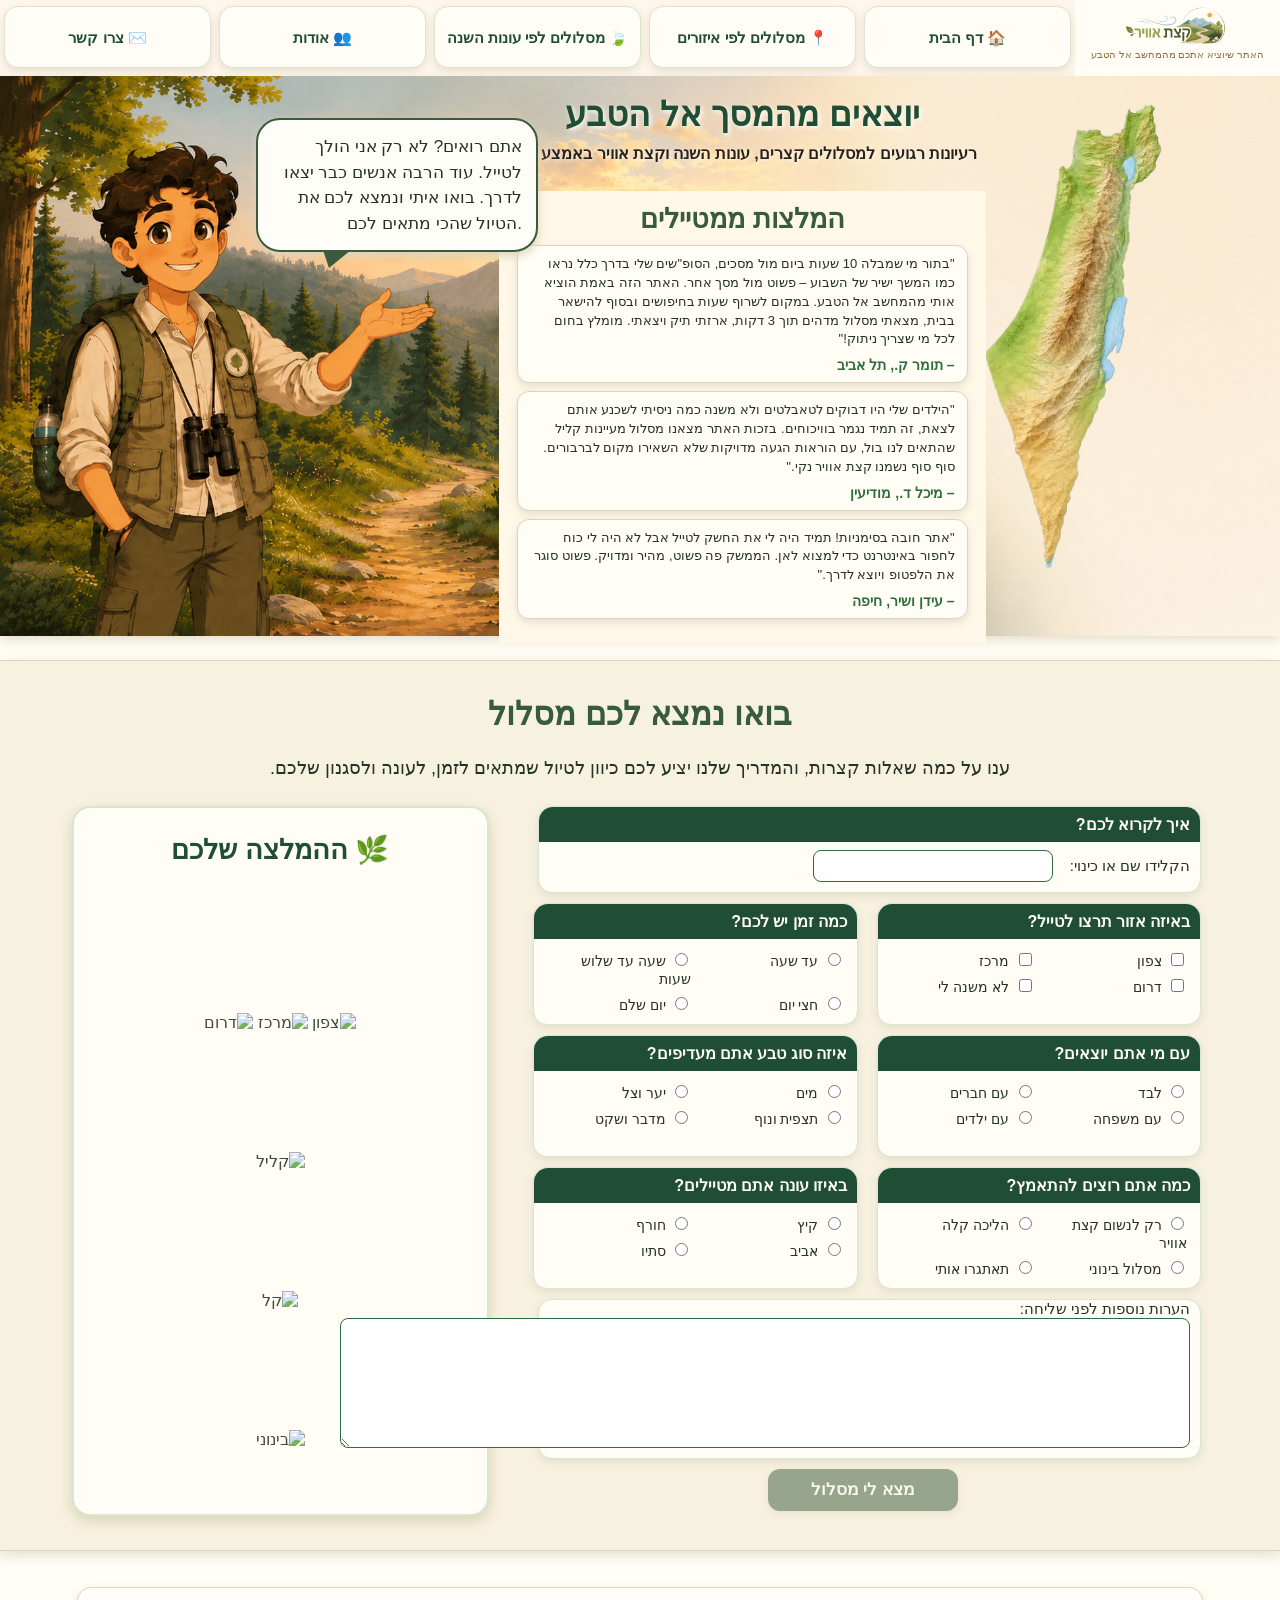
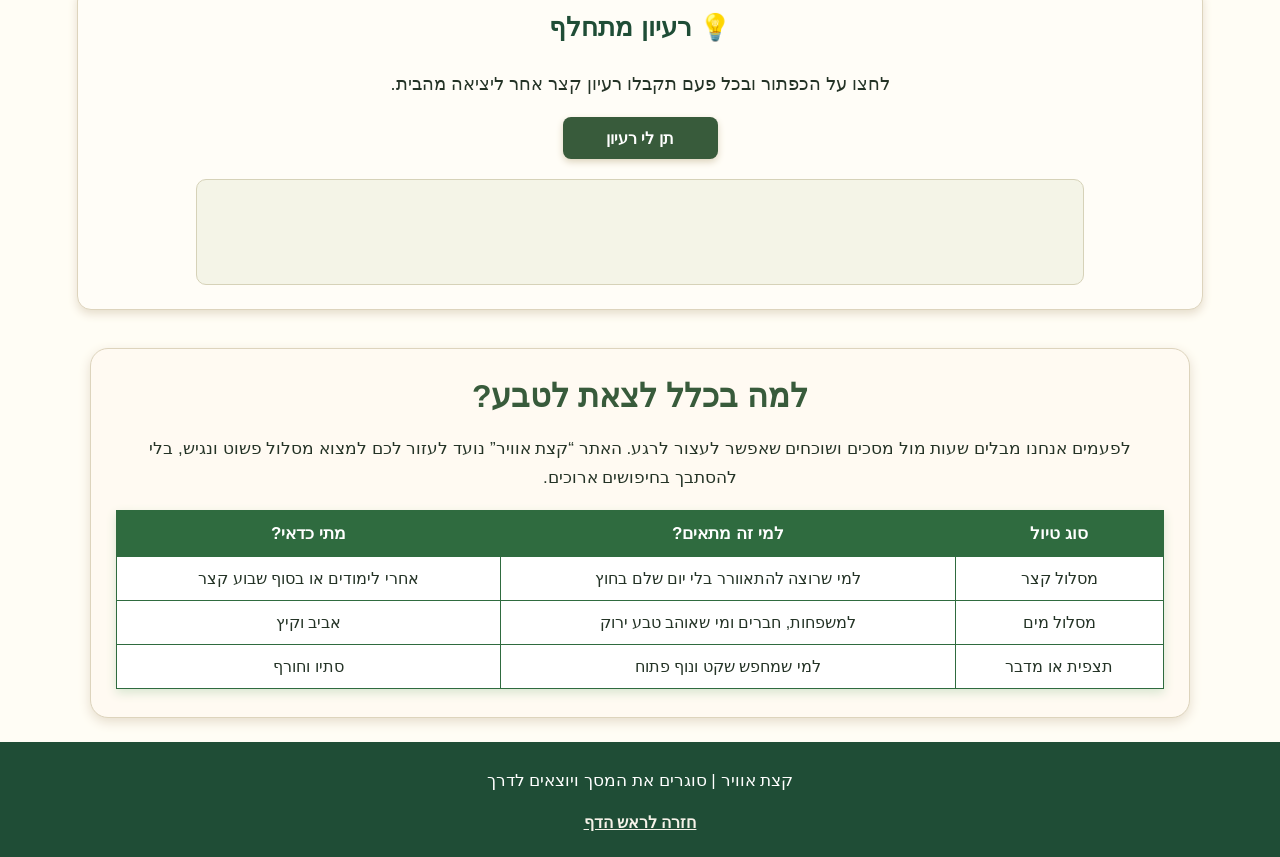
==== commit 798a50b6: "Refactor form inputs for trail recommendation" ====
--- a/index.html
+++ b/index.html
@@ -5,7 +5,7 @@
     <title>קצת אוויר</title>
     <meta name="description" content="אתר המלצות למסלולי טיול בטבע לפי אזורים ועונות השנה" />
     <meta name="keywords" content="טיולים, טבע, מסלולים, צפון, מרכז, דרום, קיץ, חורף, אביב, סתיו" />
-    <meta name="author" content="אריאל פריידלין" />
+    <meta name="author" content="אריאל פריידלין,גילי אלוני" />
     <meta name="viewport" content="width=device-width, initial-scale=1.0, user-scalable=yes">
 
     <link rel="icon" type="image/png" href="images/nature-icon.png" />
@@ -53,18 +53,18 @@
                         <a href="#">👥 אודות</a>
                         <ul class="dropDown">
                             <li><a href="siteMap.html">🗺️ מפת האתר</a></li>
-                            <li><a href="aboutUs.html">🌿 קצת אלינו</a></li>
+                            <li><a href="about.html">🌿 קצת עלינו</a></li>
                         </ul>
                     </li>
 
-                    <li><a href="#" onclick="return false">✉️ צרו קשר</a></li>
+                    <li><a href="contactUs.html">✉️ צרו קשר</a></li>
                 </ul>
             </nav>
         </div>
 
     </header>
 
-    <main>
+   <main>
 
         <section id="homeIntro">
 
@@ -130,12 +130,14 @@
 
             <div id="trailFinderBox">
                 <div id="trailChoiceArea">
+                    <!-- תיבת טקסט לשם המשתמש -->
                     <div class="trailTextBox">
                         <h3>איך לקרוא לכם?</h3>
                         <label for="travelerName">הקלידו שם או כינוי:</label>
                         <input type="text" id="travelerName" onkeyup="writeTravelerName()" onchange="writeTravelerName()" />
                     </div>
 
+                    <!-- בחירת אזורים בארץ - אפשר לסמן כמה אזורים -->
                     <div class="trailQuestionBox">
                         <h3>באיזה אזור תרצו לטייל?</h3>
                         <label><input type="checkbox" id="areaNorth" onclick="chooseAreaBox('צפון', 0)" /> צפון</label>
@@ -144,6 +146,7 @@
                         <label><input type="checkbox" id="areaAny" onclick="chooseAreaBox('לא משנה לי', 3)" /> לא משנה לי</label>
                     </div>
 
+                    <!-- שאלות רדיו - בכל שאלה אפשר לבחור תשובה אחת -->
                     <div class="trailQuestionBox">
                         <h3>כמה זמן יש לכם?</h3>
                         <label><input type="radio" id="timeShort" name="trailTime" onclick="chooseTime('לזמן קצר', '⏱️ עד שעה')" /> עד שעה</label>
@@ -160,20 +163,21 @@
                         <label><input type="radio" id="whoKids" name="trailWith" onclick="chooseWith('לטיול עם ילדים', '🧒 ילדים')" /> עם ילדים</label>
                     </div>
 
+                    <!-- סוג טבע - בחירת רדיו אחת שמשפיעה על ההמלצה -->
                     <div class="trailQuestionBox">
                         <h3>איזה סוג טבע אתם מעדיפים?</h3>
-                        <label><input type="checkbox" id="natureWater" onclick="chooseNatureBox('מים', 'water', '💧 מים', 0)" /> מים</label>
-                        <label><input type="checkbox" id="natureForest" onclick="chooseNatureBox('יער וצל', 'forest', '🌳 יער וצל', 1)" /> יער וצל</label>
-                        <label><input type="checkbox" id="natureView" onclick="chooseNatureBox('תצפית ונוף', 'view', '🏞️ נוף', 2)" /> תצפית ונוף</label>
-                        <label><input type="checkbox" id="natureDesert" onclick="chooseNatureBox('מדבר ושקט', 'desert', '🌵 מדבר', 3)" /> מדבר ושקט</label>
+                        <label><input type="radio" id="natureWater" name="trailNature" onclick="chooseNature('מים', 'water', 0)" /> מים</label>
+                        <label><input type="radio" id="natureForest" name="trailNature" onclick="chooseNature('יער וצל', 'forest', 1)" /> יער וצל</label>
+                        <label><input type="radio" id="natureView" name="trailNature" onclick="chooseNature('תצפית ונוף', 'view', 2)" /> תצפית ונוף</label>
+                        <label><input type="radio" id="natureDesert" name="trailNature" onclick="chooseNature('מדבר ושקט', 'desert', 3)" /> מדבר ושקט</label>
                     </div>
 
                     <div class="trailQuestionBox">
                         <h3>כמה אתם רוצים להתאמץ?</h3>
-                        <label><input type="radio" id="effortAir" name="trailEffort" onclick="chooseEffort('קליל מאוד')" /> רק לנשום קצת אוויר</label>
-                        <label><input type="radio" id="effortEasy" name="trailEffort" onclick="chooseEffort('בהליכה קלה')" /> הליכה קלה</label>
-                        <label><input type="radio" id="effortMedium" name="trailEffort" onclick="chooseEffort('ברמת קושי בינונית')" /> מסלול בינוני</label>
-                        <label><input type="radio" id="effortHard" name="trailEffort" onclick="chooseEffort('מאתגר יותר')" /> תאתגרו אותי</label>
+                        <label><input type="radio" id="effortAir" name="trailEffort" onclick="chooseEffort('קליל מאוד', 0)" /> רק לנשום קצת אוויר</label>
+                        <label><input type="radio" id="effortEasy" name="trailEffort" onclick="chooseEffort('בהליכה קלה', 1)" /> הליכה קלה</label>
+                        <label><input type="radio" id="effortMedium" name="trailEffort" onclick="chooseEffort('ברמת קושי בינונית', 2)" /> מסלול בינוני</label>
+                        <label><input type="radio" id="effortHard" name="trailEffort" onclick="chooseEffort('מאתגר יותר', 3)" /> תאתגרו אותי</label>
                     </div>
 
                     <div class="trailQuestionBox">
@@ -184,26 +188,54 @@
                         <label><input type="radio" id="seasonAutumn" name="trailSeason" onclick="chooseSeason('בסתיו', 'autumn', '🍂 סתיו')" /> סתיו</label>
                     </div>
 
+                    <!-- הערות חופשיות לפני יצירת ההמלצה -->
                     <div class="trailNotesBox">
                         <label for="trailNotes">הערות נוספות לפני שליחה:</label>
                         <textarea id="trailNotes" onkeyup="writeTrailNotes()" onchange="writeTrailNotes()"></textarea>
                     </div>
 
+                    <!-- כפתור ההמלצה נפתח רק אחרי שממלאים את השדות הדרושים -->
                     <input id="findTrailButton" type="button" value="מצא לי מסלול" onclick="findTrail()" disabled />
                 </div>
 
+                <!-- אזור התוצאה: מפה, סימוני בחירה וסיכום הטיול -->
                 <div id="trailResultArea">
                     <h3>🌿 ההמלצה שלכם</h3>
                     <div id="trailMapBox">
                         <div id="seasonInfo" class="trailInfoBox topLeftInfo" hidden></div>
                         <div id="timeInfo" class="trailInfoBox topRightInfo" hidden></div>
-                        <img id="mapGeneral" src="images/israel-map.png" alt="מפת ישראל" />
-                        <img id="mapNorth" src="images/NorthMapFixed.png" alt="מפת צפון" hidden />
-                        <img id="mapCenter" src="images/center-map-fixed.png" alt="מפת מרכז" hidden />
-                        <img id="mapSouth" src="images/SouthMapFixed.png" alt="מפת דרום" hidden />
-                        <img id="mapNorthCenter" src="images/center-north-map-fixed.png" alt="מפת צפון ומרכז" hidden />
-                        <img id="mapNorthSouth" src="images/north-south-map-fixed.png" alt="מפת צפון ודרום" hidden />
-                        <img id="mapCenterSouth" src="images/center-south-map-fixed.png" alt="מפת מרכז ודרום" hidden />
+                        <!-- חלקי המפה: בהתחלה שקופים, וכשלוחצים על אזור החלק נדלק -->
+                        <div id="mapPartsBox">
+                            <img id="mapNorthDim" class="mapPart northPart dimPart" src="images/onlyNorth-removebg-preview.png" alt="צפון" />
+                            <img id="mapCenterDim" class="mapPart centerPart dimPart" src="images/onlyCenter-removebg-preview.png" alt="מרכז" />
+                            <img id="mapSouthDim" class="mapPart southPart dimPart" src="images/onlySouth-removebg-preview.png" alt="דרום" />
+                            <img id="mapNorthFull" class="mapPart northPart fullPart" src="images/onlyNorth-removebg-preview.png" alt="צפון" hidden />
+                            <img id="mapCenterFull" class="mapPart centerPart fullPart" src="images/onlyCenter-removebg-preview.png" alt="מרכז" hidden />
+                            <img id="mapSouthFull" class="mapPart southPart fullPart" src="images/onlySouth-removebg-preview.png" alt="דרום" hidden />
+                        </div>
+                        <!-- סולם קושי: החץ עובר לצבע שמתאים לרמת המאמץ שנבחרה -->
+                        <div id="effortScaleBox">
+                            <div class="effortLine">
+                                <img id="effortGreenDim" class="effortBar dimPart" src="images/5-removebg-preview (2).png" alt="קליל" />
+                                <img id="effortGreenFull" class="effortBar fullPart" src="images/5-removebg-preview (2).png" alt="קליל" hidden />
+                                <img id="effortArrowGreen" class="effortArrow" src="images/Arrow.png" alt="חץ" hidden />
+                            </div>
+                            <div class="effortLine">
+                                <img id="effortYellowDim" class="effortBar dimPart" src="images/6-removebg-preview.png" alt="קל" />
+                                <img id="effortYellowFull" class="effortBar fullPart" src="images/6-removebg-preview.png" alt="קל" hidden />
+                                <img id="effortArrowYellow" class="effortArrow" src="images/Arrow.png" alt="חץ" hidden />
+                            </div>
+                            <div class="effortLine">
+                                <img id="effortOrangeDim" class="effortBar dimPart" src="images/7-removebg-preview.png" alt="בינוני" />
+                                <img id="effortOrangeFull" class="effortBar fullPart" src="images/7-removebg-preview.png" alt="בינוני" hidden />
+                                <img id="effortArrowOrange" class="effortArrow" src="images/Arrow.png" alt="חץ" hidden />
+                            </div>
+                            <div class="effortLine">
+                                <img id="effortRedDim" class="effortBar dimPart" src="images/8-removebg-preview.png" alt="קשה" />
+                                <img id="effortRedFull" class="effortBar fullPart" src="images/8-removebg-preview.png" alt="קשה" hidden />
+                                <img id="effortArrowRed" class="effortArrow" src="images/Arrow.png" alt="חץ" hidden />
+                            </div>
+                        </div>
                         <div id="natureInfo" class="trailInfoBox bottomLeftInfo" hidden></div>
                         <div id="withInfo" class="trailInfoBox bottomRightInfo" hidden></div>
                         <p id="trailResult" hidden></p>
--- a/styles/myStyle.css
+++ b/styles/myStyle.css
@@ -59,7 +59,7 @@
     margin: 0 auto 2px auto;
 }
 
-nav {
+#topBar nav {
     display: inline-block;
     width: 84%;
     vertical-align: top;
@@ -68,14 +68,14 @@
     text-align: center;
 }
 
-nav ul {
+#topBar nav ul {
     list-style-type: none;
     padding: 0;
     margin: 0;
     font-size: 0;
 }
 
-nav li {
+#topBar nav li {
     display: inline-block;
     width: 20%;
     margin: 0;
@@ -84,7 +84,7 @@
     vertical-align: top;
 }
 
-nav a {
+#topBar nav a {
     display: block;
     width: 96%;
     height: 62px;
@@ -103,12 +103,12 @@
     box-shadow: 0 3px 8px #e6ddcc;
 }
 
-nav a:hover {
+#topBar nav a:hover {
     background-color: #b9b68e;
     color: white;
 }
 
-.dropDown {
+#topBar .dropDown {
     visibility: hidden;
     position: absolute;
     top: 62px;
@@ -121,12 +121,12 @@
     box-shadow: 0 5px 12px #d8e6d0;
 }
 
-.dropDown li {
+#topBar .dropDown li {
     display: block;
     width: 100%;
 }
 
-.dropDown a {
+#topBar .dropDown a {
     width: 100%;
     background-color: #fffaf2;
     color: #3b2d24;
@@ -139,11 +139,11 @@
     font-size: 14px;
 }
 
-nav li:hover .dropDown {
+#topBar nav li:hover .dropDown {
     visibility: visible;
 }
 
-.dropDown a:hover {
+#topBar .dropDown a:hover {
     background-color: #8e8b5f;
     color: white;
 }
@@ -1135,3 +1135,35 @@
     color: #f6f2e9;
     font-weight: bold;
 }
+
+.breadcrumbs {
+    background-color: white;
+    width: 86%;
+    margin-right: 4%;
+    margin-top: 10px;
+    display: block;
+    
+}
+
+.breadcrumbs>ul {
+    display: flex;
+    gap: 5px;
+    list-style: none;
+    padding: 0;
+    margin: 0;
+}
+
+.breadcrumbs>ul>li:not(:last-child)::after {
+    content: ">";
+    margin-left: 5px;
+}
+
+.breadcrumbs>ul>li:first-child > a {
+    color: #1f4d36;
+    text-decoration: none;
+}
+
+.breadcrumbs>ul>li:last-child > a {
+    color: #2f6b3f;
+    text-decoration: none;
+}
